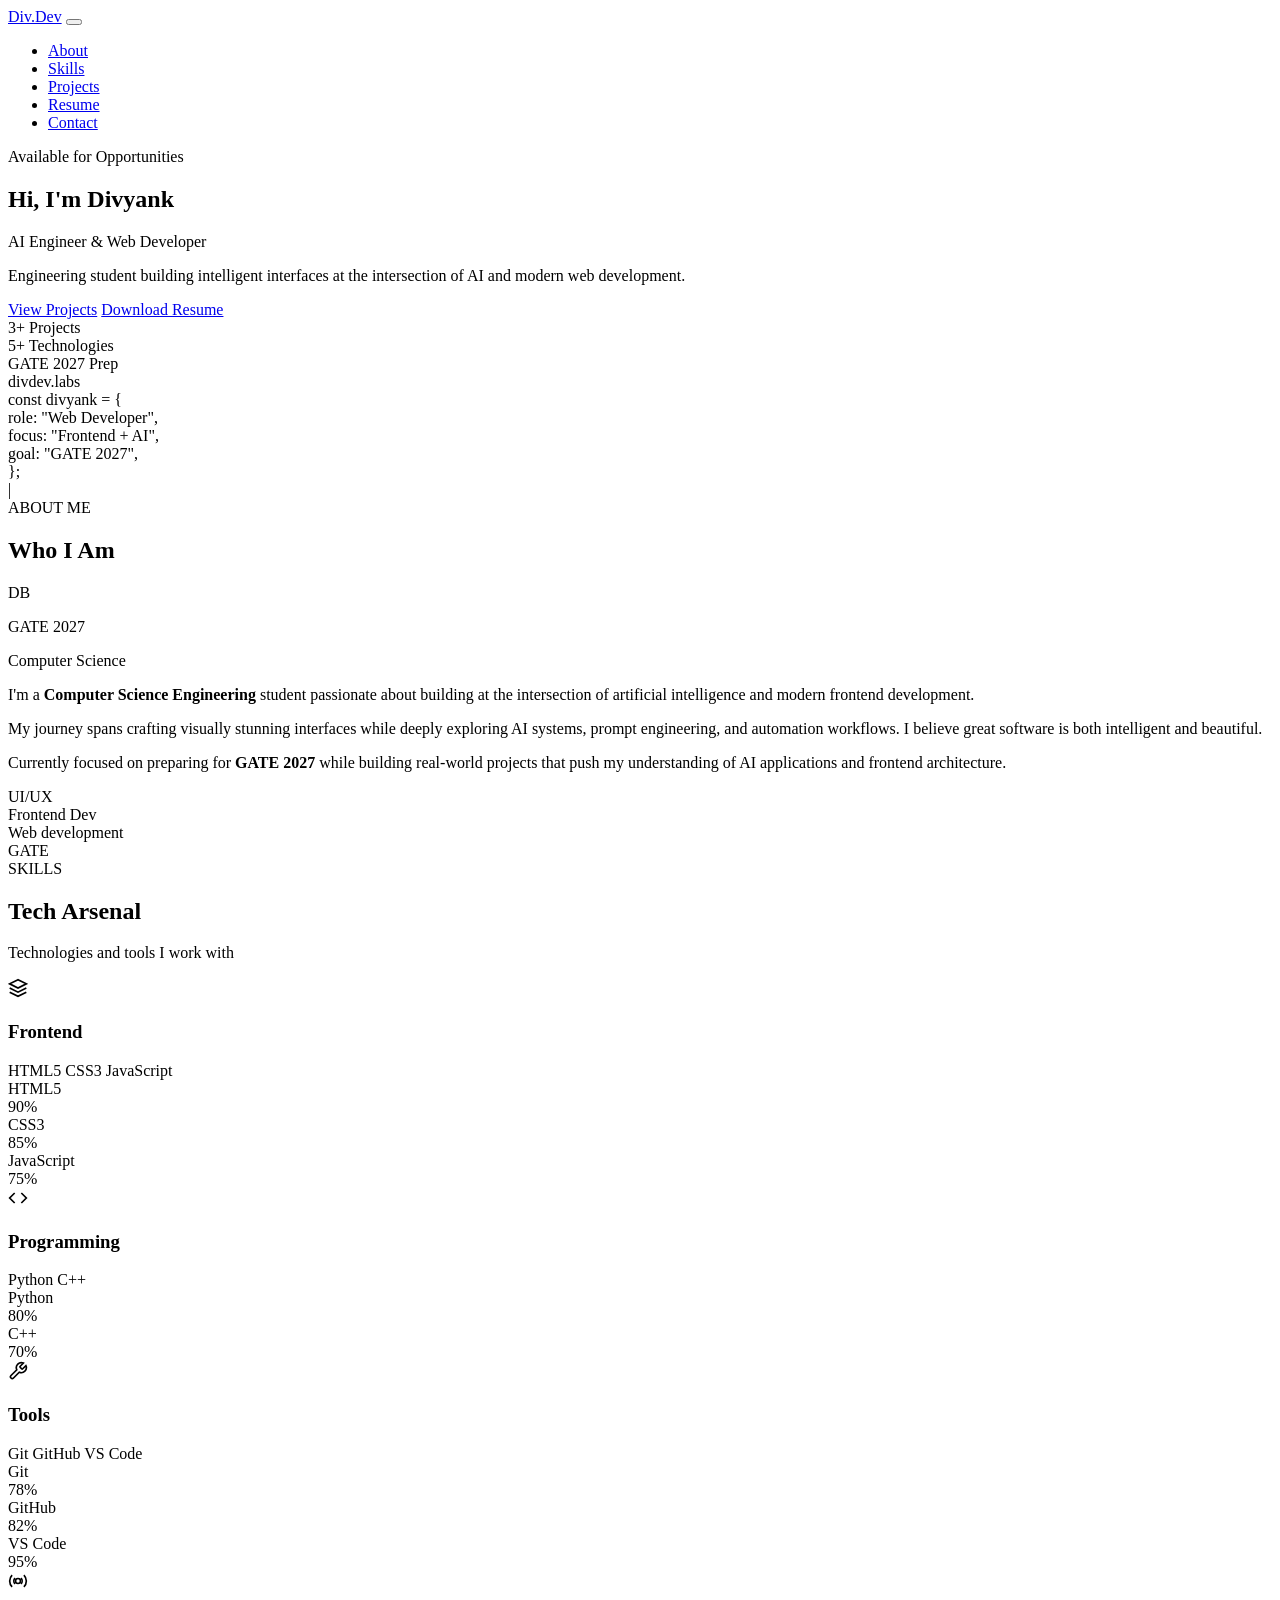
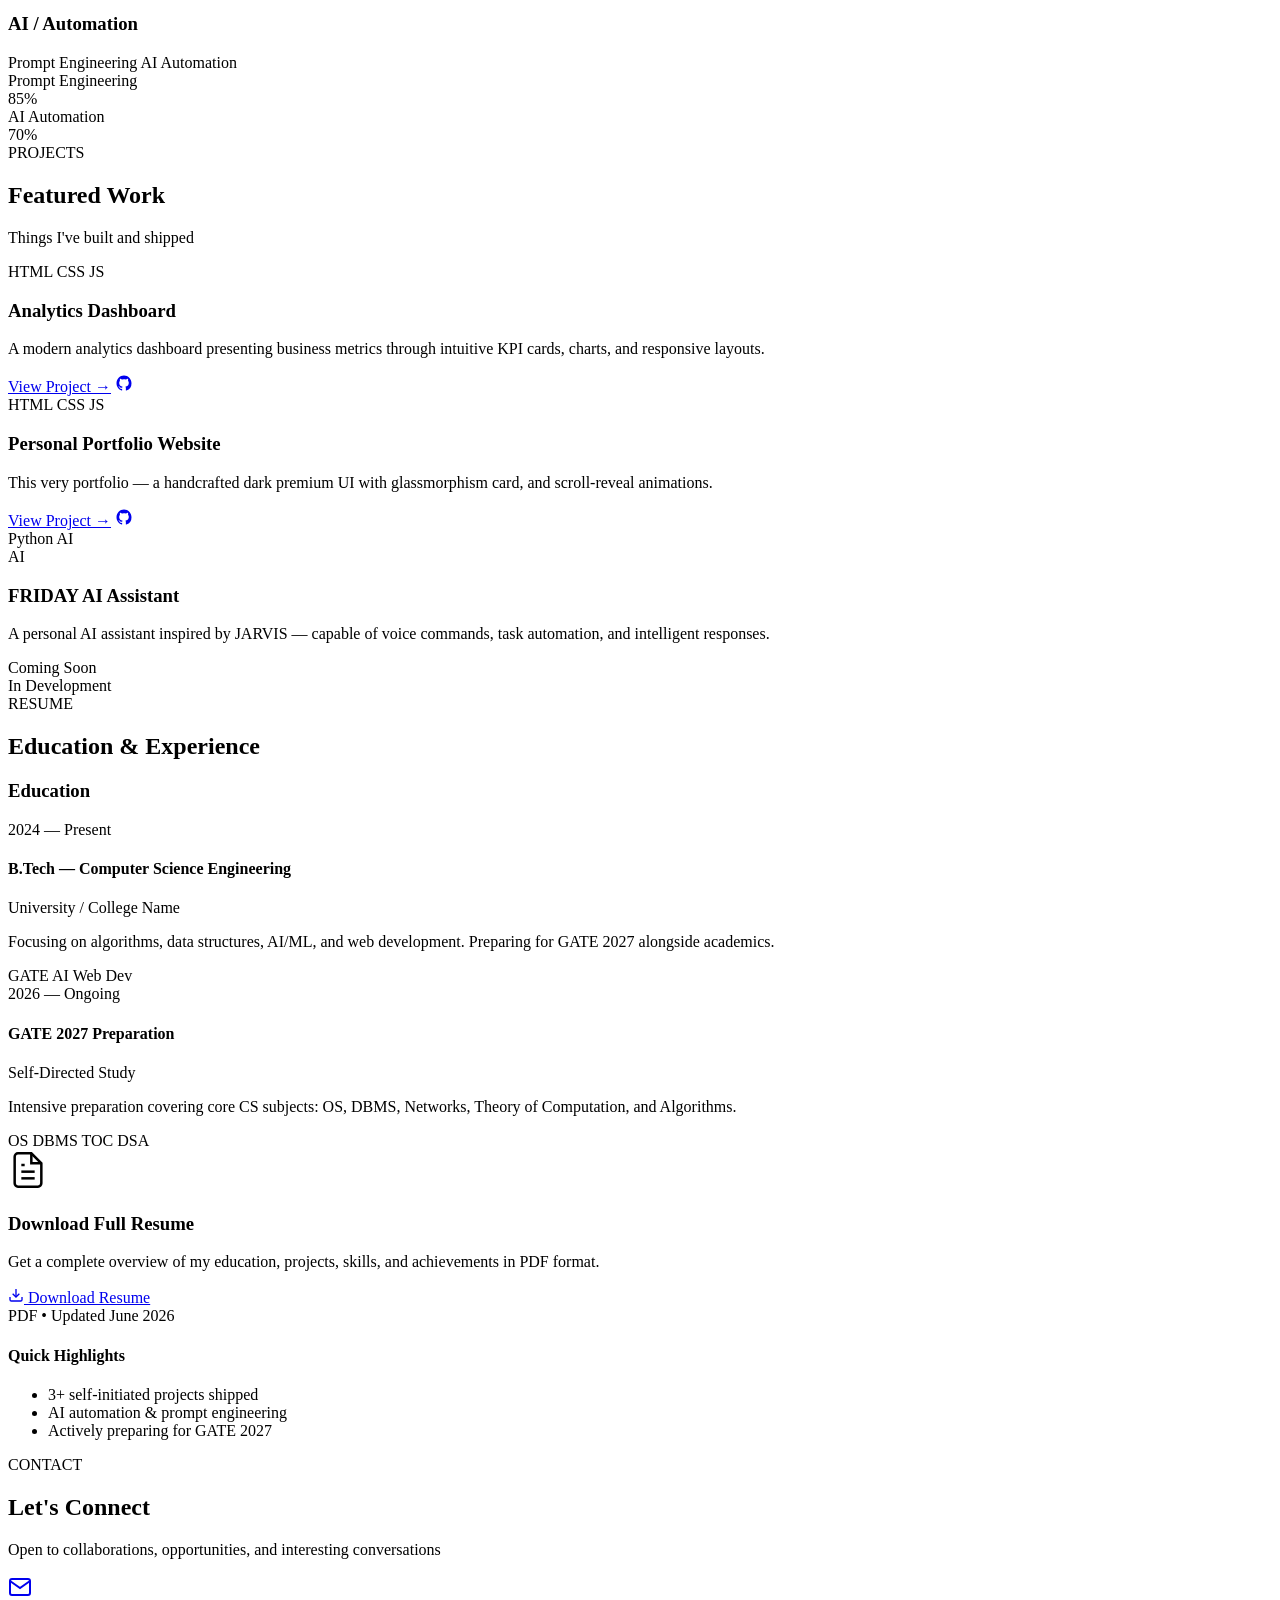
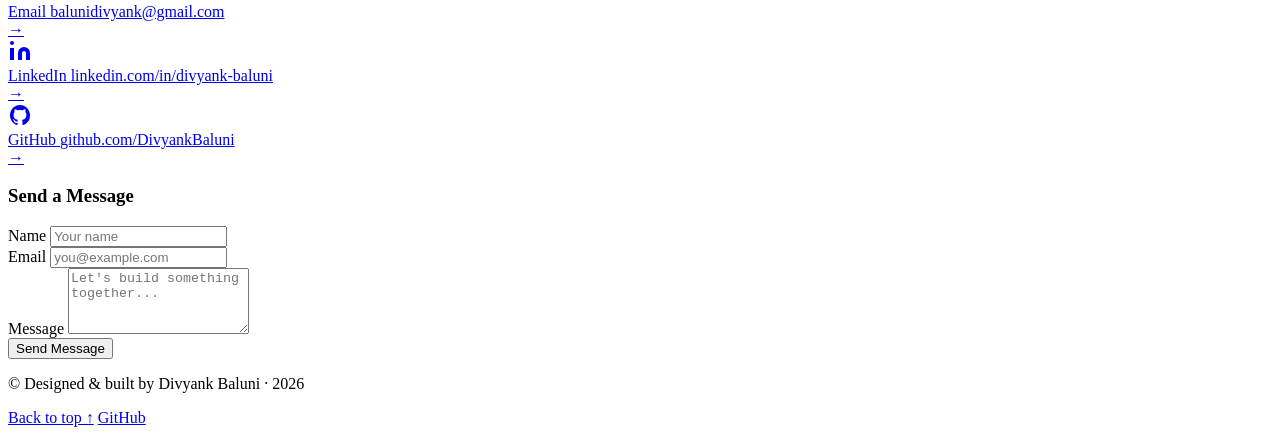
==== Portfolio/index.html @ 48a0d444 "Initial Portfolio" ====
<!doctype html>
<html lang="en">
  <head>
    <meta charset="UTF-8" />
    <meta name="viewport" content="width=device-width, initial-scale=1.0" />
    <title>Divyank — Web Developer</title>
    <link rel="stylesheet" href="style.css" />
    <link rel="preconnect" href="https://fonts.googleapis.com" />
    <link rel="preconnect" href="https://fonts.gstatic.com" crossorigin />
    <link
      href="https://fonts.googleapis.com/css2?family=Syne:wght@400;500;600;700;800&family=DM+Mono:ital,wght@0,300;0,400;0,500;1,300&family=Inter:wght@300;400;500&display=swap"
      rel="stylesheet"
    />
  </head>
  <body>
    <!-- NAV -->
    <nav class="nav" id="nav">
      <a href="#hero" class="nav-logo">Div<span class="dot">.Dev</span></a>
      <button class="nav-toggle" id="navToggle" aria-label="Toggle menu">
        <span></span><span></span><span></span>
      </button>
      <ul class="nav-links" id="navLinks">
        <li><a href="#about" class="nav-link">About</a></li>
        <li><a href="#skills" class="nav-link">Skills</a></li>
        <li><a href="#projects" class="nav-link">Projects</a></li>
        <li><a href="#resume" class="nav-link">Resume</a></li>
        <li><a href="#contact" class="nav-link">Contact</a></li>
      </ul>
    </nav>

    <!-- ═══════════ HERO ═══════════ -->
    <section class="hero" id="hero">
      <div class="hero-bg-grid"></div>
      <div class="hero-orb hero-orb--1"></div>
      <div class="hero-orb hero-orb--2"></div>
      <div class="hero-orb hero-orb--3"></div>

      <div class="hero-content reveal">
        <span class="hero-tag">
          <span class="tag-dot"></span>
          Available for Opportunities
        </span>

        <h1 class="hero-heading">
          Hi, I'm <span class="gradient-text">Divyank</span>
        </h1>
        <p class="hero-sub">
          AI Engineer <span class="amp">&amp;</span> Web Developer
        </p>
        <p class="hero-desc">
          Engineering student building intelligent interfaces at the
          intersection of AI and modern web development.
        </p>

        <div class="hero-actions">
          <a href="#projects" class="btn btn--primary">View Projects</a>
          <a href="assets/Resume.pdf" class="btn btn--ghost">Download Resume</a>
        </div>

        <div class="hero-stats">
          <div class="stat">
            <span class="stat-num">3+</span>
            <span class="stat-label">Projects</span>
          </div>
          <div class="stat-divider"></div>
          <div class="stat">
            <span class="stat-num">5+</span>
            <span class="stat-label">Technologies</span>
          </div>
          <div class="stat-divider"></div>
          <div class="stat">
            <span class="stat-num">GATE</span>
            <span class="stat-label">2027 Prep</span>
          </div>
        </div>
      </div>

      <div class="hero-visual reveal">
        <div class="hero-card">
          <div class="card-header">
            <div class="card-dots">
              <span class="cd cd--red"></span>
              <span class="cd cd--yellow"></span>
              <span class="cd cd--green"></span>
            </div>
            <span class="card-title">divdev.labs</span>
          </div>
          <div class="card-body">
            <div class="code-line">
              <span class="kw">const</span> <span class="va">divyank</span> = {
            </div>
            <div class="code-line indent">
              <span class="ky">role</span>:
              <span class="st">"Web Developer"</span>,
            </div>
            <div class="code-line indent">
              <span class="ky">focus</span>:
              <span class="st">"Frontend + AI"</span>,
            </div>
            <div class="code-line indent">
              <span class="ky">goal</span>: <span class="st">"GATE 2027"</span>,
            </div>
            <div class="code-line">};</div>
            <div class="code-line blink-line">
              <span class="cursor">|</span>
            </div>
          </div>
          <div class="card-glow"></div>
        </div>
      </div>
    </section>

    <!-- ═══════════ ABOUT ═══════════ -->
    <section class="section about" id="about">
      <div class="section-bg-alt"></div>
      <div class="container">
        <div class="section-label reveal">
          <span class="label-line"></span>
          <span>ABOUT ME</span>
          <span class="label-line-reverse"></span>
        </div>
        <h2 class="section-title reveal">Who I Am</h2>

        <div class="about-grid">
          <div class="about-image-col reveal">
            <div class="about-avatar-wrap">
              <div class="avatar-ring"></div>
              <div class="avatar-inner">
                <div class="avatar-initials">DB</div>
              </div>
              <div class="avatar-glow"></div>
            </div>
            <div class="about-badge">
              <span
                class="chip-icon"
                style="background: rgb(255, 124, 1)"
              ></span>
              <div>
                <p class="badge-title">GATE 2027</p>
                <p class="badge-sub">Computer Science</p>
              </div>
            </div>
          </div>

          <div class="about-text-col reveal">
            <p class="about-intro">
              I'm a <strong>Computer Science Engineering</strong> student
              passionate about building at the intersection of artificial
              intelligence and modern frontend development.
            </p>
            <p class="about-body">
              My journey spans crafting visually stunning interfaces while
              deeply exploring AI systems, prompt engineering, and automation
              workflows. I believe great software is both intelligent and
              beautiful.
            </p>
            <p class="about-body">
              Currently focused on preparing for
              <strong>GATE 2027</strong> while building real-world projects that
              push my understanding of AI applications and frontend
              architecture.
            </p>

            <div class="about-interests">
              <div class="interest-chip">
                <span class="chip-icon" style="background: cyan"></span> UI/UX
              </div>
              <div class="interest-chip">
                <span class="chip-icon" style="background: #ff6fad"></span>
                Frontend Dev
              </div>
              <div class="interest-chip">
                <span class="chip-icon" style="background: #ffd16f"></span> Web
                development
              </div>
              <div class="interest-chip">
                <span class="chip-icon" style="background: violet"></span> GATE
              </div>
            </div>
          </div>
        </div>
      </div>
    </section>

    <!-- ═══════════ SKILLS ═══════════ -->
    <section class="section skills" id="skills">
      <div class="container">
        <div class="section-label reveal">
          <span class="label-line"></span>
          <span>SKILLS</span>
          <span class="label-line-reverse"></span>
        </div>
        <h2 class="section-title reveal">Tech Arsenal</h2>
        <p class="section-sub reveal">Technologies and tools I work with</p>

        <div class="skills-grid">
          <!-- Frontend -->
          <div class="skill-card glass reveal">
            <div class="skill-card-header">
              <div class="skill-icon-wrap sk--purple">
                <svg
                  width="20"
                  height="20"
                  fill="none"
                  stroke="currentColor"
                  stroke-width="2"
                  viewBox="0 0 24 24"
                >
                  <path
                    d="M12 2L2 7l10 5 10-5-10-5zM2 17l10 5 10-5M2 12l10 5 10-5"
                  />
                </svg>
              </div>
              <h3 class="skill-cat">Frontend</h3>
            </div>
            <div class="skill-pills">
              <span class="pill">HTML5</span>
              <span class="pill">CSS3</span>
              <span class="pill">JavaScript</span>
            </div>
            <div class="skill-bars">
              <div class="skill-bar-item">
                <span class="skill-name">HTML5</span>
                <div class="bar-track">
                  <div class="bar-fill" data-width="90"></div>
                </div>
                <span class="skill-pct">90%</span>
              </div>
              <div class="skill-bar-item">
                <span class="skill-name">CSS3</span>
                <div class="bar-track">
                  <div class="bar-fill" data-width="85"></div>
                </div>
                <span class="skill-pct">85%</span>
              </div>
              <div class="skill-bar-item">
                <span class="skill-name">JavaScript</span>
                <div class="bar-track">
                  <div class="bar-fill" data-width="75"></div>
                </div>
                <span class="skill-pct">75%</span>
              </div>
            </div>
          </div>

          <!-- Programming -->
          <div class="skill-card glass reveal">
            <div class="skill-card-header">
              <div class="skill-icon-wrap sk--pink">
                <svg
                  width="20"
                  height="20"
                  fill="none"
                  stroke="currentColor"
                  stroke-width="2"
                  viewBox="0 0 24 24"
                >
                  <polyline points="16 18 22 12 16 6" />
                  <polyline points="8 6 2 12 8 18" />
                </svg>
              </div>
              <h3 class="skill-cat">Programming</h3>
            </div>
            <div class="skill-pills">
              <span class="pill pill--pink">Python</span>
              <span class="pill pill--pink">C++</span>
            </div>
            <div class="skill-bars">
              <div class="skill-bar-item">
                <span class="skill-name">Python</span>
                <div class="bar-track">
                  <div class="bar-fill bar-fill--pink" data-width="80"></div>
                </div>
                <span class="skill-pct">80%</span>
              </div>
              <div class="skill-bar-item">
                <span class="skill-name">C++</span>
                <div class="bar-track">
                  <div class="bar-fill bar-fill--pink" data-width="70"></div>
                </div>
                <span class="skill-pct">70%</span>
              </div>
            </div>
          </div>

          <!-- Tools -->
          <div class="skill-card glass reveal">
            <div class="skill-card-header">
              <div class="skill-icon-wrap sk--purple">
                <svg
                  width="20"
                  height="20"
                  fill="none"
                  stroke="currentColor"
                  stroke-width="2"
                  viewBox="0 0 24 24"
                >
                  <path
                    d="M14.7 6.3a1 1 0 0 0 0 1.4l1.6 1.6a1 1 0 0 0 1.4 0l3.77-3.77a6 6 0 0 1-7.94 7.94l-6.91 6.91a2.12 2.12 0 0 1-3-3l6.91-6.91a6 6 0 0 1 7.94-7.94l-3.76 3.76z"
                  />
                </svg>
              </div>
              <h3 class="skill-cat">Tools</h3>
            </div>
            <div class="skill-pills">
              <span class="pill">Git</span>
              <span class="pill">GitHub</span>
              <span class="pill">VS Code</span>
            </div>
            <div class="skill-bars">
              <div class="skill-bar-item">
                <span class="skill-name">Git</span>
                <div class="bar-track">
                  <div class="bar-fill" data-width="78"></div>
                </div>
                <span class="skill-pct">78%</span>
              </div>
              <div class="skill-bar-item">
                <span class="skill-name">GitHub</span>
                <div class="bar-track">
                  <div class="bar-fill" data-width="82"></div>
                </div>
                <span class="skill-pct">82%</span>
              </div>
              <div class="skill-bar-item">
                <span class="skill-name">VS Code</span>
                <div class="bar-track">
                  <div class="bar-fill" data-width="95"></div>
                </div>
                <span class="skill-pct">95%</span>
              </div>
            </div>
          </div>

          <!-- AI -->
          <div class="skill-card glass reveal">
            <div class="skill-card-header">
              <div class="skill-icon-wrap sk--pink">
                <svg
                  width="20"
                  height="20"
                  fill="none"
                  stroke="currentColor"
                  stroke-width="2"
                  viewBox="0 0 24 24"
                >
                  <circle cx="12" cy="12" r="3" />
                  <path
                    d="M19.07 4.93a10 10 0 0 1 0 14.14M4.93 4.93a10 10 0 0 0 0 14.14"
                  />
                  <path
                    d="M15.54 8.46a5 5 0 0 1 0 7.07M8.46 8.46a5 5 0 0 0 0 7.07"
                  />
                </svg>
              </div>
              <h3 class="skill-cat">AI / Automation</h3>
            </div>
            <div class="skill-pills">
              <span class="pill pill--pink">Prompt Engineering</span>
              <span class="pill pill--pink">AI Automation</span>
            </div>
            <div class="skill-bars">
              <div class="skill-bar-item">
                <span class="skill-name">Prompt Engineering</span>
                <div class="bar-track">
                  <div class="bar-fill bar-fill--pink" data-width="85"></div>
                </div>
                <span class="skill-pct">85%</span>
              </div>
              <div class="skill-bar-item">
                <span class="skill-name">AI Automation</span>
                <div class="bar-track">
                  <div class="bar-fill bar-fill--pink" data-width="70"></div>
                </div>
                <span class="skill-pct">70%</span>
              </div>
            </div>
          </div>
        </div>
      </div>
    </section>

    <!-- ═══════════ PROJECTS ═══════════ -->
    <section class="section projects" id="projects">
      <div class="container">
        <div class="section-label reveal">
          <span class="label-line"></span>
          <span>PROJECTS</span>
          <span class="label-line-reverse"></span>
        </div>
        <h2 class="section-title reveal">Featured Work</h2>
        <p class="section-sub reveal">Things I've built and shipped</p>

        <div class="projects-grid">
          <!-- Project 1 -->
          <article class="project-card glass reveal">
            <div class="project-header">
              <div class="project-tags">
                <span class="tag">HTML</span>
                <span class="tag">CSS</span>
                <span class="tag">JS</span>
              </div>
            </div>
            <div class="project-visual pv--space">
              <div class="pv-stars"></div>
              <div class="pv-planet"></div>
              <div class="pv-orbit"></div>
            </div>
            <div class="project-body">
              <h3 class="project-title">Analytics Dashboard</h3>
              <p class="project-desc">
                A modern analytics dashboard presenting business metrics through
                intuitive KPI cards, charts, and responsive layouts.
              </p>
              <div class="project-footer">
                <a
                  href="https://dashboardanalystics.netlify.app/"
                  class="project-link"
                  aria-label="View Analytics Dashboard"
                  >View Project →</a
                >
                <a
                  href="https://github.com/DivyankBaluni/Analystics_Dashboard"
                  class="project-link-gh"
                  aria-label="GitHub for Analytics Dashboard"
                >
                  <svg
                    width="18"
                    height="18"
                    fill="currentColor"
                    viewBox="0 0 24 24"
                  >
                    <path
                      d="M12 2C6.48 2 2 6.58 2 12.26c0 4.54 2.87 8.39 6.84 9.75.5.09.68-.22.68-.49 0-.24-.01-.87-.01-1.71-2.78.62-3.37-1.37-3.37-1.37-.45-1.18-1.1-1.5-1.1-1.5-.9-.63.07-.62.07-.62 1 .07 1.52 1.05 1.52 1.05.89 1.56 2.33 1.11 2.9.85.09-.66.35-1.11.63-1.37-2.22-.26-4.56-1.14-4.56-5.07 0-1.12.39-2.03 1.03-2.75-.1-.26-.45-1.3.1-2.71 0 0 .84-.27 2.75 1.05A9.38 9.38 0 0 1 12 7.07c.85 0 1.7.12 2.5.34 1.91-1.32 2.75-1.05 2.75-1.05.55 1.41.2 2.45.1 2.71.64.72 1.03 1.63 1.03 2.75 0 3.94-2.34 4.81-4.57 5.06.36.32.68.94.68 1.9 0 1.37-.01 2.47-.01 2.81 0 .27.18.59.69.49A10.27 10.27 0 0 0 22 12.26C22 6.58 17.52 2 12 2z"
                    />
                  </svg>
                </a>
              </div>
            </div>
            <div class="project-glow"></div>
          </article>

          <!-- Project 2 -->
          <article class="project-card glass reveal">
            <div class="project-header">
              <div class="project-tags">
                <span class="tag tag--pink">HTML</span>
                <span class="tag tag--pink">CSS</span>
                <span class="tag tag--pink">JS</span>
              </div>
            </div>
            <div class="project-visual pv--portfolio">
              <div class="pv-browser">
                <div class="pv-browser-bar">
                  <span></span><span></span><span></span>
                </div>
                <div class="pv-browser-body">
                  <div class="pv-line pv-line--short"></div>
                  <div class="pv-line"></div>
                  <div class="pv-line pv-line--medium"></div>
                  <div class="pv-line pv-line--short"></div>
                </div>
              </div>
            </div>
            <div class="project-body">
              <h3 class="project-title">Personal Portfolio Website</h3>
              <p class="project-desc">
                This very portfolio — a handcrafted dark premium UI with
                glassmorphism card, and scroll-reveal animations.
              </p>
              <div class="project-footer">
                <a
                  href="#"
                  class="project-link project-link--pink"
                  aria-label="View Portfolio project"
                  >View Project →</a
                >
                <a
                  href="htttps://github.com/DivyankBaluni/ShadowFox/Portfolio"
                  class="project-link-gh"
                  aria-label="GitHub for Portfolio"
                >
                  <svg
                    width="18"
                    height="18"
                    fill="currentColor"
                    viewBox="0 0 24 24"
                  >
                    <path
                      d="M12 2C6.48 2 2 6.58 2 12.26c0 4.54 2.87 8.39 6.84 9.75.5.09.68-.22.68-.49 0-.24-.01-.87-.01-1.71-2.78.62-3.37-1.37-3.37-1.37-.45-1.18-1.1-1.5-1.1-1.5-.9-.63.07-.62.07-.62 1 .07 1.52 1.05 1.52 1.05.89 1.56 2.33 1.11 2.9.85.09-.66.35-1.11.63-1.37-2.22-.26-4.56-1.14-4.56-5.07 0-1.12.39-2.03 1.03-2.75-.1-.26-.45-1.3.1-2.71 0 0 .84-.27 2.75 1.05A9.38 9.38 0 0 1 12 7.07c.85 0 1.7.12 2.5.34 1.91-1.32 2.75-1.05 2.75-1.05.55 1.41.2 2.45.1 2.71.64.72 1.03 1.63 1.03 2.75 0 3.94-2.34 4.81-4.57 5.06.36.32.68.94.68 1.9 0 1.37-.01 2.47-.01 2.81 0 .27.18.59.69.49A10.27 10.27 0 0 0 22 12.26C22 6.58 17.52 2 12 2z"
                    />
                  </svg>
                </a>
              </div>
            </div>
            <div class="project-glow project-glow--pink"></div>
          </article>

          <!-- Project 3 — Coming Soon -->
          <article class="project-card glass project-card--coming reveal">
            <div class="project-header">
              <div class="project-tags">
                <span class="tag tag--purple">Python</span>
                <span class="tag tag--purple">AI</span>
              </div>
            </div>
            <div class="project-visual pv--ai">
              <div class="ai-rings">
                <div class="ai-ring ar--1"></div>
                <div class="ai-ring ar--2"></div>
                <div class="ai-ring ar--3"></div>
              </div>
              <div class="ai-core">AI</div>
            </div>
            <div class="project-body">
              <h3 class="project-title">FRIDAY AI Assistant</h3>
              <p class="project-desc">
                A personal AI assistant inspired by JARVIS — capable of voice
                commands, task automation, and intelligent responses.
              </p>
              <div class="project-footer">
                <span class="coming-badge">
                  <span class="pulse-dot"></span>
                  Coming Soon
                </span>
              </div>
            </div>
            <div class="coming-overlay">
              <span>In Development</span>
            </div>
          </article>
        </div>
      </div>
    </section>

    <!-- ═══════════ RESUME ═══════════ -->
    <section class="section resume" id="resume">
      <div class="container">
        <div class="section-label reveal">
          <span class="label-line"></span>
          <span>RESUME</span>
          <span class="label-line-reverse"></span>
        </div>
        <h2 class="section-title reveal">Education & Experience</h2>

        <div class="resume-grid">
          <div class="timeline reveal">
            <h3 class="timeline-title">Education</h3>
            <div class="timeline-item">
              <div class="tl-dot"></div>
              <div class="tl-content glass">
                <span class="tl-period">2024 — Present</span>
                <h4 class="tl-role">B.Tech — Computer Science Engineering</h4>
                <p class="tl-place">University / College Name</p>
                <p class="tl-desc">
                  Focusing on algorithms, data structures, AI/ML, and web
                  development. Preparing for GATE 2027 alongside academics.
                </p>
                <div class="tl-tags">
                  <span class="tl-tag">GATE</span>
                  <span class="tl-tag">AI</span>
                  <span class="tl-tag">Web Dev</span>
                </div>
              </div>
            </div>
            <div class="timeline-item">
              <div class="tl-dot tl-dot--pink"></div>
              <div class="tl-content glass">
                <span class="tl-period">2026 — Ongoing</span>
                <h4 class="tl-role">GATE 2027 Preparation</h4>
                <p class="tl-place">Self-Directed Study</p>
                <p class="tl-desc">
                  Intensive preparation covering core CS subjects: OS, DBMS,
                  Networks, Theory of Computation, and Algorithms.
                </p>
                <div class="tl-tags">
                  <span class="tl-tag tl-tag--pink">OS</span>
                  <span class="tl-tag tl-tag--pink">DBMS</span>
                  <span class="tl-tag tl-tag--pink">TOC</span>
                  <span class="tl-tag tl-tag--pink">DSA</span>
                </div>
              </div>
            </div>
          </div>

          <div class="resume-cta reveal">
            <div class="resume-card glass">
              <div class="rc-glow"></div>
              <div class="rc-icon">
                <svg
                  width="40"
                  height="40"
                  fill="none"
                  stroke="currentColor"
                  stroke-width="1.5"
                  viewBox="0 0 24 24"
                >
                  <path
                    d="M14 2H6a2 2 0 0 0-2 2v16a2 2 0 0 0 2 2h12a2 2 0 0 0 2-2V8z"
                  />
                  <polyline points="14 2 14 8 20 8" />
                  <line x1="16" y1="13" x2="8" y2="13" />
                  <line x1="16" y1="17" x2="8" y2="17" />
                  <polyline points="10 9 9 9 8 9" />
                </svg>
              </div>
              <h3 class="rc-title">Download Full Resume</h3>
              <p class="rc-desc">
                Get a complete overview of my education, projects, skills, and
                achievements in PDF format.
              </p>
              <a
                href="assets/Resume.pdf"
                class="btn btn--primary rc-btn"
                download
              >
                <svg
                  width="16"
                  height="16"
                  fill="none"
                  stroke="currentColor"
                  stroke-width="2"
                  viewBox="0 0 24 24"
                >
                  <path d="M21 15v4a2 2 0 0 1-2 2H5a2 2 0 0 1-2-2v-4" />
                  <polyline points="7 10 12 15 17 10" />
                  <line x1="12" y1="15" x2="12" y2="3" />
                </svg>
                Download Resume
              </a>
              <div class="rc-meta">
                <span>PDF • Updated June 2026</span>
              </div>
            </div>

            <div class="resume-achievements glass">
              <h4 class="ra-title">Quick Highlights</h4>
              <ul class="ra-list">
                <li class="ra-item">
                  <span class="ra-dot"></span>
                  3+ self-initiated projects shipped
                </li>
                <li class="ra-item">
                  <span class="ra-dot ra-dot--pink"></span>
                  AI automation & prompt engineering
                </li>
                <li class="ra-item">
                  <span class="ra-dot ra-dot"></span>
                  Actively preparing for GATE 2027
                </li>
              </ul>
            </div>
          </div>
        </div>
      </div>
    </section>

    <!-- ═══════════ CONTACT ═══════════ -->
    <section class="section contact" id="contact">
      <div class="section-bg-alt"></div>
      <div class="container">
        <div class="section-label reveal">
          <span class="label-line"></span>
          <span>CONTACT</span>
          <span class="label-line-reverse"></span>
        </div>
        <h2 class="section-title reveal">Let's Connect</h2>
        <p class="section-sub reveal">
          Open to collaborations, opportunities, and interesting conversations
        </p>

        <div class="contact-grid">
          <div class="contact-links reveal">
            <a href="mailto:balunidivyank@gmail.com" class="contact-card glass">
              <div class="cc-icon cc-icon--purple">
                <svg
                  width="24"
                  height="24"
                  fill="none"
                  stroke="currentColor"
                  stroke-width="2"
                  viewBox="0 0 24 24"
                >
                  <path
                    d="M4 4h16c1.1 0 2 .9 2 2v12c0 1.1-.9 2-2 2H4c-1.1 0-2-.9-2-2V6c0-1.1.9-2 2-2z"
                  />
                  <polyline points="22,6 12,13 2,6" />
                </svg>
              </div>
              <div class="cc-body">
                <span class="cc-label">Email</span>
                <span class="cc-value">balunidivyank@gmail.com</span>
              </div>
              <span class="cc-arrow">→</span>
            </a>

            <a
              href="https://www.linkedin.com/in/divyank-baluni-7150a2326/"
              target="_blank"
              rel="noopener"
              class="contact-card glass"
            >
              <div class="cc-icon cc-icon--pink">
                <svg
                  width="24"
                  height="24"
                  fill="currentColor"
                  viewBox="0 0 24 24"
                >
                  <path
                    d="M16 8a6 6 0 0 1 6 6v7h-4v-7a2 2 0 0 0-2-2 2 2 0 0 0-2 2v7h-4v-7a6 6 0 0 1 6-6zM2 9h4v12H2z"
                  />
                  <circle cx="4" cy="4" r="2" />
                </svg>
              </div>
              <div class="cc-body">
                <span class="cc-label">LinkedIn</span>
                <span class="cc-value">linkedin.com/in/divyank-baluni</span>
              </div>
              <span class="cc-arrow">→</span>
            </a>

            <a
              href="https://github.com/DivyankBaluni"
              target="_blank"
              rel="noopener"
              class="contact-card glass"
            >
              <div class="cc-icon cc-icon--purple">
                <svg
                  width="24"
                  height="24"
                  fill="currentColor"
                  viewBox="0 0 24 24"
                >
                  <path
                    d="M12 2C6.48 2 2 6.58 2 12.26c0 4.54 2.87 8.39 6.84 9.75.5.09.68-.22.68-.49 0-.24-.01-.87-.01-1.71-2.78.62-3.37-1.37-3.37-1.37-.45-1.18-1.1-1.5-1.1-1.5-.9-.63.07-.62.07-.62 1 .07 1.52 1.05 1.52 1.05.89 1.56 2.33 1.11 2.9.85.09-.66.35-1.11.63-1.37-2.22-.26-4.56-1.14-4.56-5.07 0-1.12.39-2.03 1.03-2.75-.1-.26-.45-1.3.1-2.71 0 0 .84-.27 2.75 1.05A9.38 9.38 0 0 1 12 7.07c.85 0 1.7.12 2.5.34 1.91-1.32 2.75-1.05 2.75-1.05.55 1.41.2 2.45.1 2.71.64.72 1.03 1.63 1.03 2.75 0 3.94-2.34 4.81-4.57 5.06.36.32.68.94.68 1.9 0 1.37-.01 2.47-.01 2.81 0 .27.18.59.69.49A10.27 10.27 0 0 0 22 12.26C22 6.58 17.52 2 12 2z"
                  />
                </svg>
              </div>
              <div class="cc-body">
                <span class="cc-label">GitHub</span>
                <span class="cc-value">github.com/DivyankBaluni</span>
              </div>
              <span class="cc-arrow">→</span>
            </a>
          </div>

          <div class="contact-form-wrap reveal">
            <form class="contact-form glass" id="contactForm" novalidate>
              <h3 class="cf-title">Send a Message</h3>
              <div class="form-group">
                <label for="name" class="form-label">Name</label>
                <input
                  type="text"
                  id="name"
                  name="name"
                  class="form-input"
                  placeholder="Your name"
                  required
                />
              </div>
              <div class="form-group">
                <label for="email" class="form-label">Email</label>
                <input
                  type="email"
                  id="email"
                  name="email"
                  class="form-input"
                  placeholder="you@example.com"
                  required
                />
              </div>
              <div class="form-group">
                <label for="message" class="form-label">Message</label>
                <textarea
                  id="message"
                  name="message"
                  class="form-input form-textarea"
                  placeholder="Let's build something together..."
                  rows="4"
                  required
                ></textarea>
              </div>
              <button
                type="submit"
                class="btn btn--primary btn--full"
                id="submitBtn"
              >
                Send Message
              </button>
              <p class="form-note" id="formNote"></p>
            </form>
          </div>
        </div>
      </div>
    </section>

    <!-- FOOTER -->
    <footer class="footer">
      <div class="container footer-inner">
        <p>
          &copy Designed &amp; built by
          <span class="footer-logo dot">Divyank Baluni</span> · 2026
        </p>
        <nav class="footer-nav" aria-label="Footer navigation">
          <a href="#hero">Back to top ↑</a>
          <a href="https://github.com/DivyankBaluni" target="_blank">GitHub</a>
        </nav>
      </div>
    </footer>

    <script src="main.js"></script>
  </body>
</html>
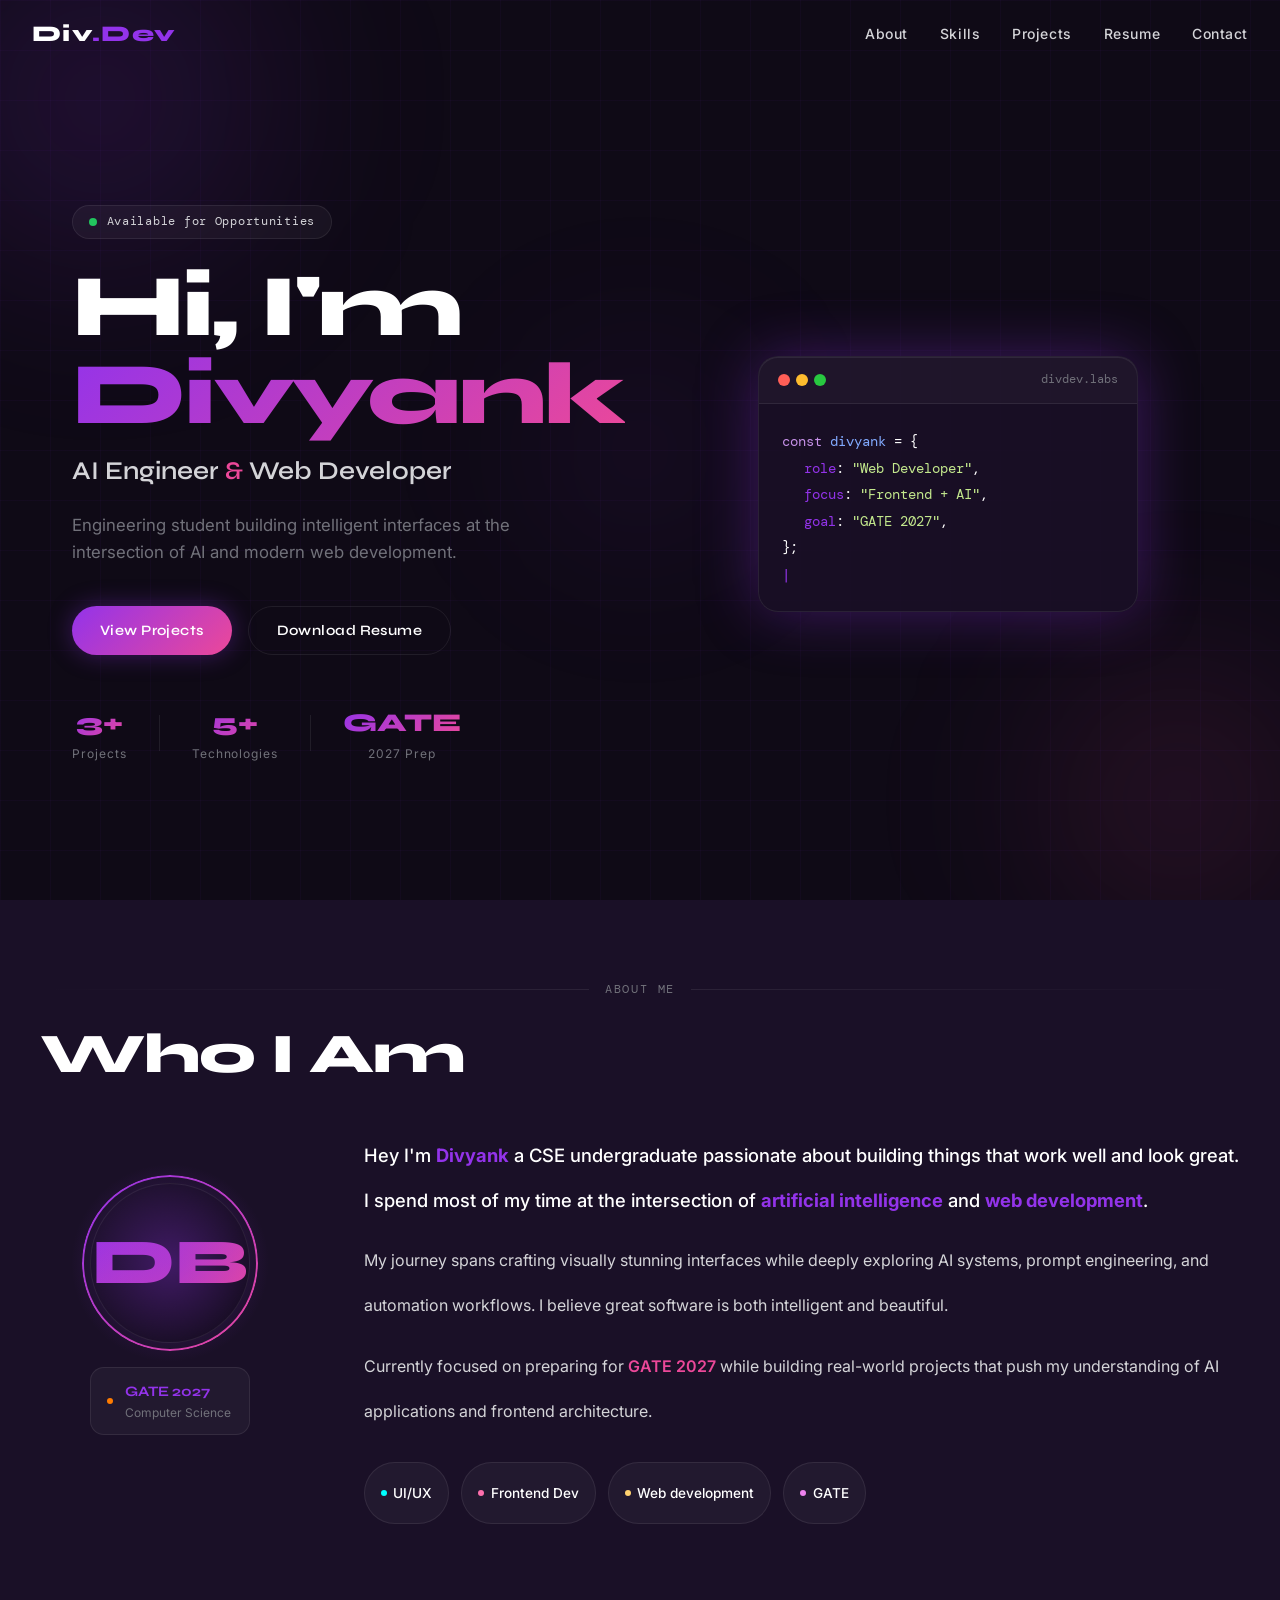
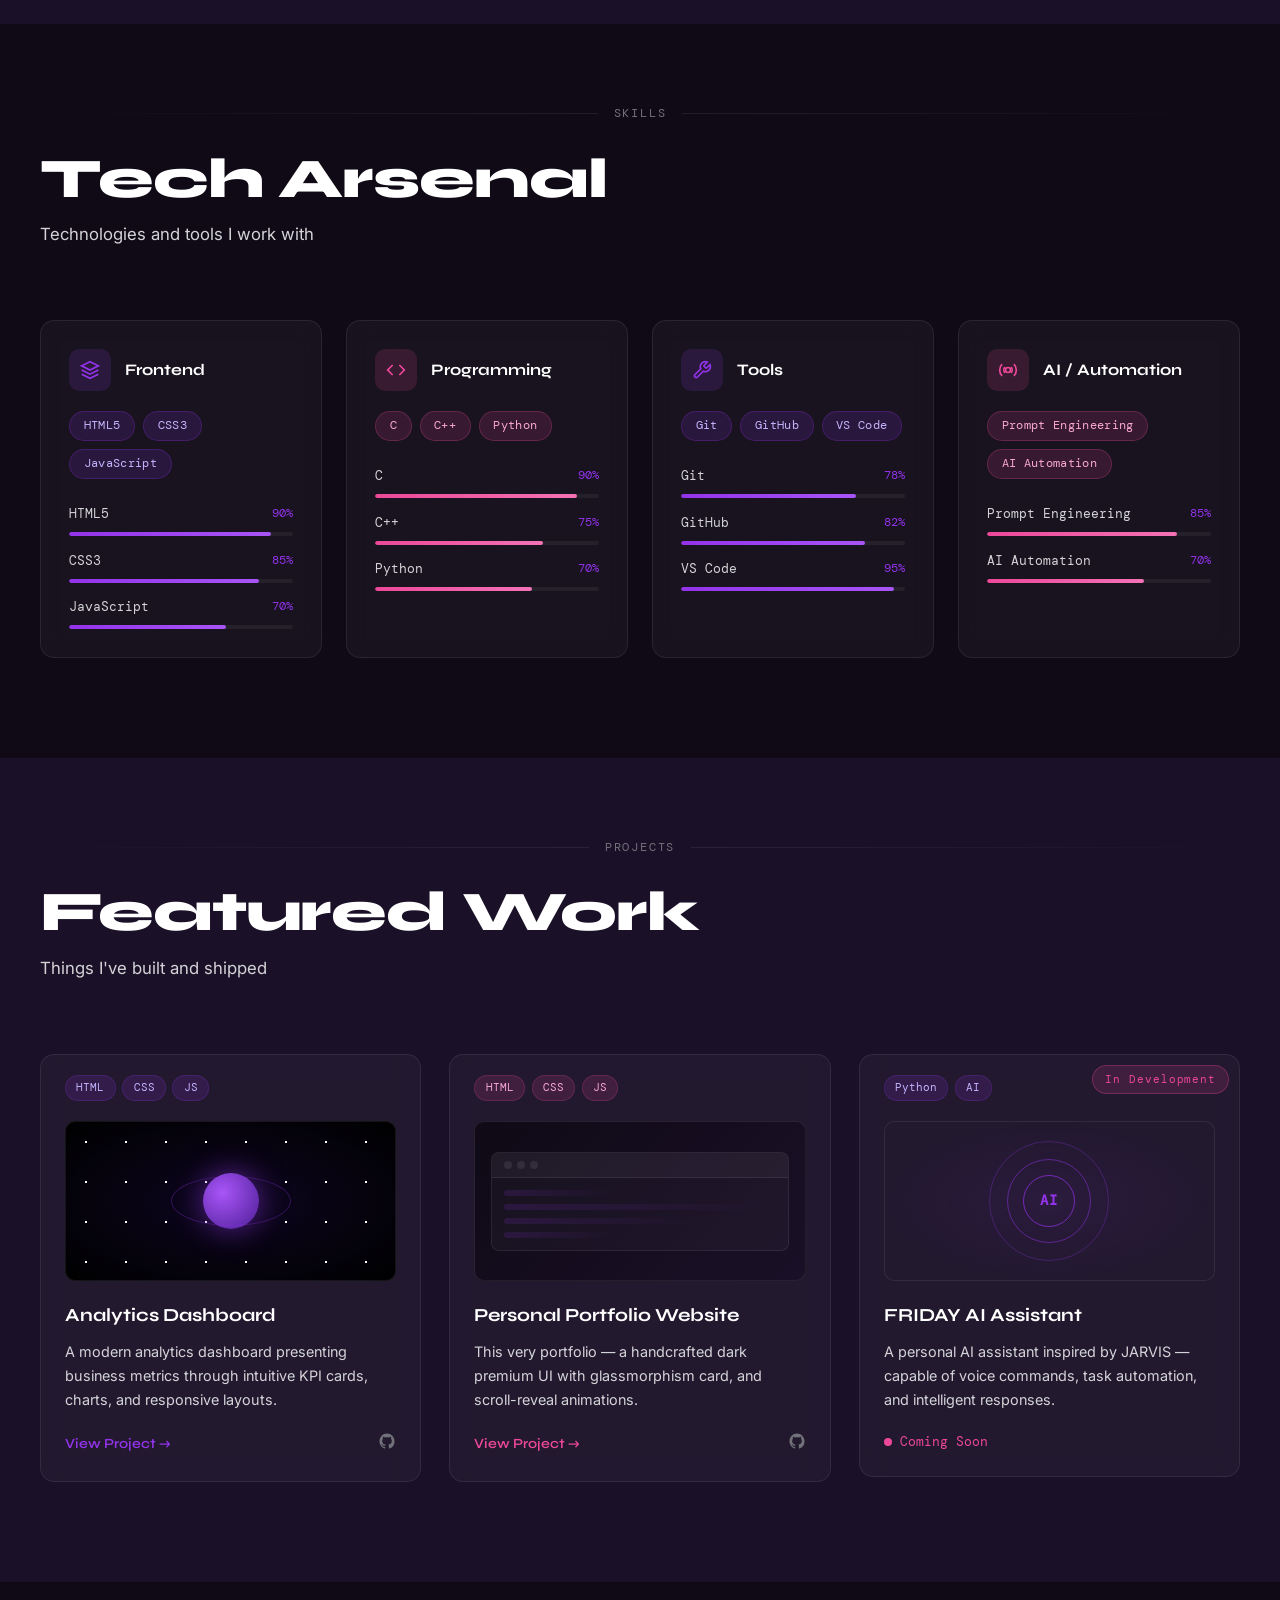
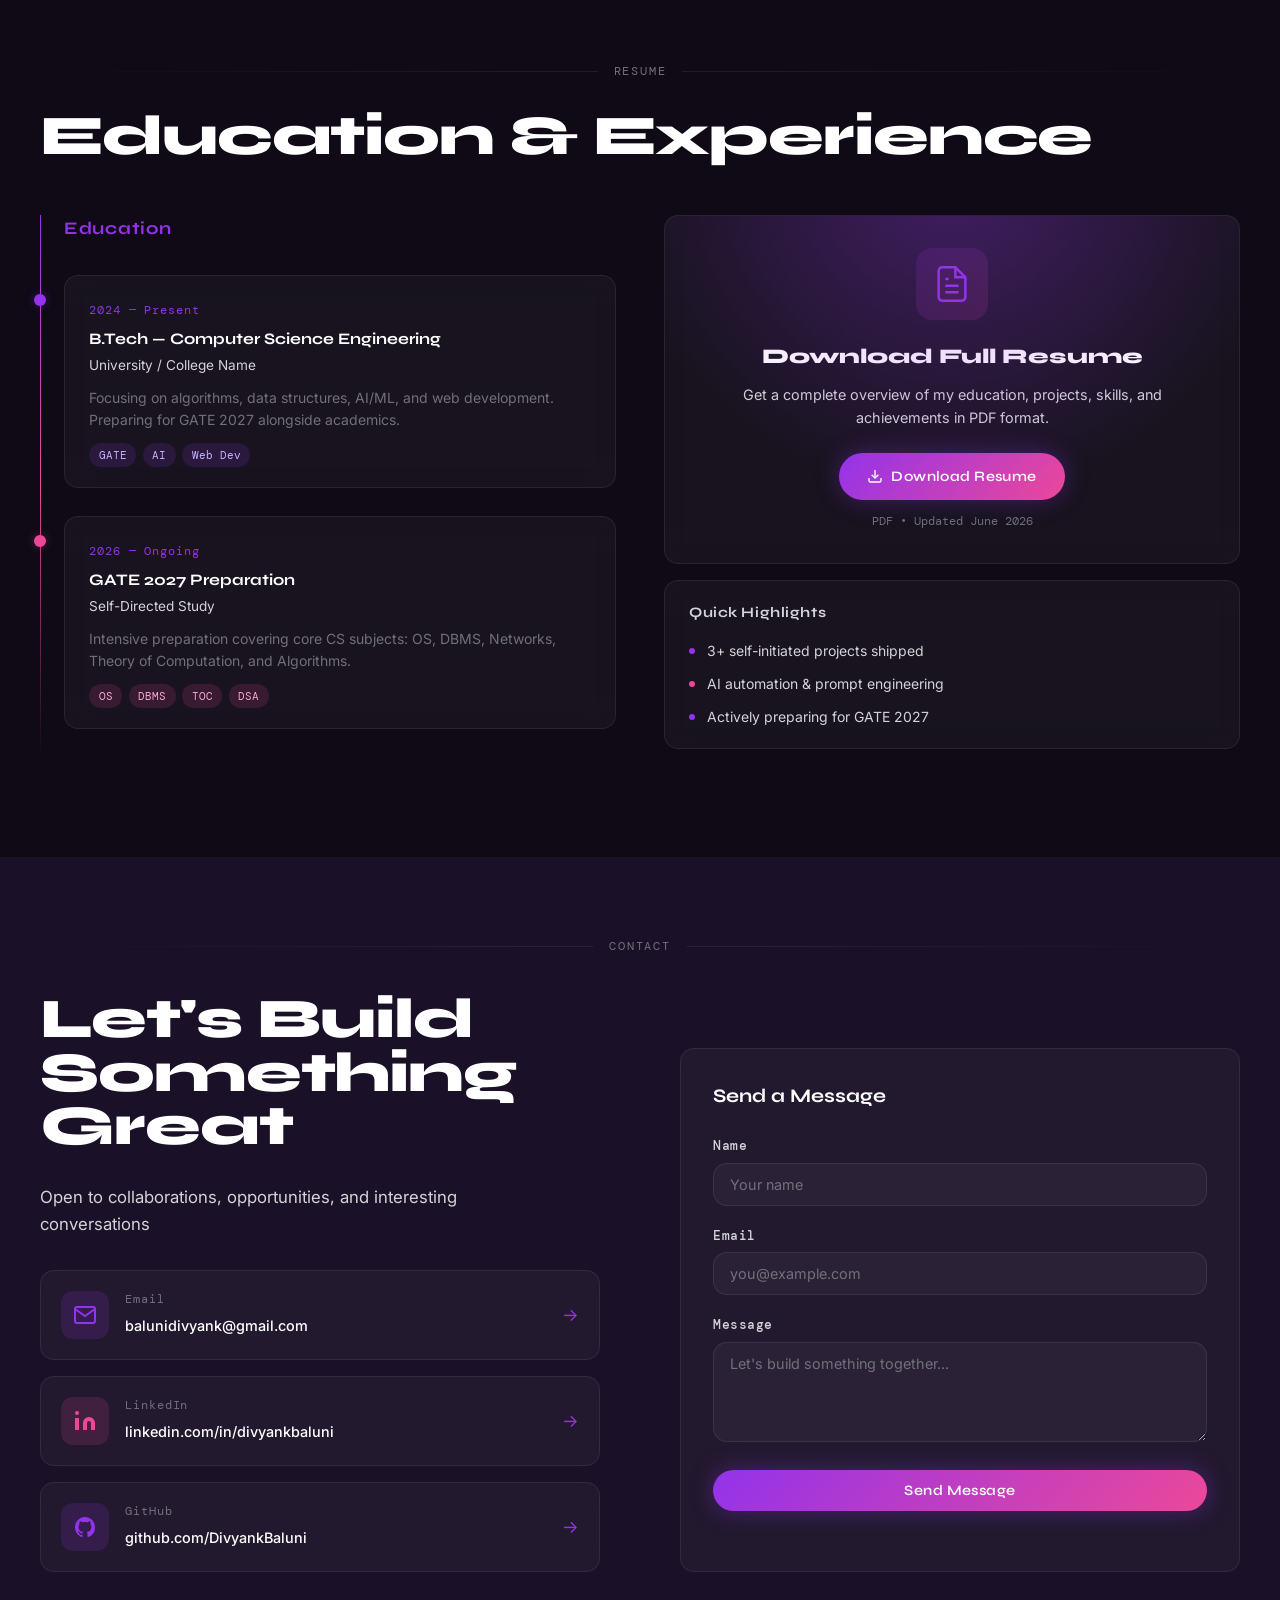
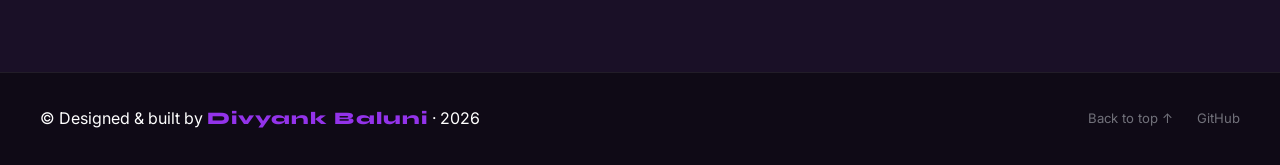
==== commit bcb8289f: "Updated Portfolio design" ====
--- a/Portfolio/index.html
+++ b/Portfolio/index.html
@@ -4,7 +4,7 @@
     <meta charset="UTF-8" />
     <meta name="viewport" content="width=device-width, initial-scale=1.0" />
     <title>Divyank — Web Developer</title>
-    <link rel="stylesheet" href="style.css" />
+    <link rel="stylesheet" href="css/style.css" />
     <link rel="preconnect" href="https://fonts.googleapis.com" />
     <link rel="preconnect" href="https://fonts.gstatic.com" crossorigin />
     <link
@@ -144,9 +144,11 @@
 
           <div class="about-text-col reveal">
             <p class="about-intro">
-              I'm a <strong>Computer Science Engineering</strong> student
-              passionate about building at the intersection of artificial
-              intelligence and modern frontend development.
+              Hey I'm <strong>Divyank</strong> a CSE undergraduate passionate
+              about building things that work well and look great. I spend most
+              of my time at the intersection of
+              <strong>artificial intelligence</strong> and
+              <strong> web development</strong>.
             </p>
             <p class="about-body">
               My journey spans crafting visually stunning interfaces while
@@ -236,9 +238,9 @@
               <div class="skill-bar-item">
                 <span class="skill-name">JavaScript</span>
                 <div class="bar-track">
-                  <div class="bar-fill" data-width="75"></div>
-                </div>
-                <span class="skill-pct">75%</span>
+                  <div class="bar-fill" data-width="70"></div>
+                </div>
+                <span class="skill-pct">70%</span>
               </div>
             </div>
           </div>
@@ -262,19 +264,27 @@
               <h3 class="skill-cat">Programming</h3>
             </div>
             <div class="skill-pills">
+              <span class="pill pill--pink">C</span>
+              <span class="pill pill--pink">C++</span>
               <span class="pill pill--pink">Python</span>
-              <span class="pill pill--pink">C++</span>
             </div>
             <div class="skill-bars">
               <div class="skill-bar-item">
+                <span class="skill-name">C</span>
+                <div class="bar-track">
+                  <div class="bar-fill bar-fill--pink" data-width="90"></div>
+                </div>
+                <span class="skill-pct">90%</span>
+              </div>
+              <div class="skill-bar-item">
+                <span class="skill-name">C++</span>
+                <div class="bar-track">
+                  <div class="bar-fill bar-fill--pink" data-width="75"></div>
+                </div>
+                <span class="skill-pct">75%</span>
+              </div>
+              <div class="skill-bar-item">
                 <span class="skill-name">Python</span>
-                <div class="bar-track">
-                  <div class="bar-fill bar-fill--pink" data-width="80"></div>
-                </div>
-                <span class="skill-pct">80%</span>
-              </div>
-              <div class="skill-bar-item">
-                <span class="skill-name">C++</span>
                 <div class="bar-track">
                   <div class="bar-fill bar-fill--pink" data-width="70"></div>
                 </div>
@@ -664,86 +674,92 @@
           <span>CONTACT</span>
           <span class="label-line-reverse"></span>
         </div>
-        <h2 class="section-title reveal">Let's Connect</h2>
-        <p class="section-sub reveal">
-          Open to collaborations, opportunities, and interesting conversations
-        </p>
 
         <div class="contact-grid">
-          <div class="contact-links reveal">
-            <a href="mailto:balunidivyank@gmail.com" class="contact-card glass">
-              <div class="cc-icon cc-icon--purple">
-                <svg
-                  width="24"
-                  height="24"
-                  fill="none"
-                  stroke="currentColor"
-                  stroke-width="2"
-                  viewBox="0 0 24 24"
-                >
-                  <path
-                    d="M4 4h16c1.1 0 2 .9 2 2v12c0 1.1-.9 2-2 2H4c-1.1 0-2-.9-2-2V6c0-1.1.9-2 2-2z"
-                  />
-                  <polyline points="22,6 12,13 2,6" />
-                </svg>
-              </div>
-              <div class="cc-body">
-                <span class="cc-label">Email</span>
-                <span class="cc-value">balunidivyank@gmail.com</span>
-              </div>
-              <span class="cc-arrow">→</span>
-            </a>
-
-            <a
-              href="https://www.linkedin.com/in/divyank-baluni-7150a2326/"
-              target="_blank"
-              rel="noopener"
-              class="contact-card glass"
-            >
-              <div class="cc-icon cc-icon--pink">
-                <svg
-                  width="24"
-                  height="24"
-                  fill="currentColor"
-                  viewBox="0 0 24 24"
-                >
-                  <path
-                    d="M16 8a6 6 0 0 1 6 6v7h-4v-7a2 2 0 0 0-2-2 2 2 0 0 0-2 2v7h-4v-7a6 6 0 0 1 6-6zM2 9h4v12H2z"
-                  />
-                  <circle cx="4" cy="4" r="2" />
-                </svg>
-              </div>
-              <div class="cc-body">
-                <span class="cc-label">LinkedIn</span>
-                <span class="cc-value">linkedin.com/in/divyank-baluni</span>
-              </div>
-              <span class="cc-arrow">→</span>
-            </a>
-
-            <a
-              href="https://github.com/DivyankBaluni"
-              target="_blank"
-              rel="noopener"
-              class="contact-card glass"
-            >
-              <div class="cc-icon cc-icon--purple">
-                <svg
-                  width="24"
-                  height="24"
-                  fill="currentColor"
-                  viewBox="0 0 24 24"
-                >
-                  <path
-                    d="M12 2C6.48 2 2 6.58 2 12.26c0 4.54 2.87 8.39 6.84 9.75.5.09.68-.22.68-.49 0-.24-.01-.87-.01-1.71-2.78.62-3.37-1.37-3.37-1.37-.45-1.18-1.1-1.5-1.1-1.5-.9-.63.07-.62.07-.62 1 .07 1.52 1.05 1.52 1.05.89 1.56 2.33 1.11 2.9.85.09-.66.35-1.11.63-1.37-2.22-.26-4.56-1.14-4.56-5.07 0-1.12.39-2.03 1.03-2.75-.1-.26-.45-1.3.1-2.71 0 0 .84-.27 2.75 1.05A9.38 9.38 0 0 1 12 7.07c.85 0 1.7.12 2.5.34 1.91-1.32 2.75-1.05 2.75-1.05.55 1.41.2 2.45.1 2.71.64.72 1.03 1.63 1.03 2.75 0 3.94-2.34 4.81-4.57 5.06.36.32.68.94.68 1.9 0 1.37-.01 2.47-.01 2.81 0 .27.18.59.69.49A10.27 10.27 0 0 0 22 12.26C22 6.58 17.52 2 12 2z"
-                  />
-                </svg>
-              </div>
-              <div class="cc-body">
-                <span class="cc-label">GitHub</span>
-                <span class="cc-value">github.com/DivyankBaluni</span>
-              </div>
-              <span class="cc-arrow">→</span>
-            </a>
+          <div class="contact-left">
+            <h2 class="section-title reveal">Let's Build <br>Something Great</h2>
+            <p class="section-sub reveal">
+              Open to collaborations, opportunities, and interesting
+              conversations
+            </p>
+            <div class="contact-links reveal">
+              <a
+                href="mailto:balunidivyank@gmail.com"
+                class="contact-card glass"
+              >
+                <div class="cc-icon cc-icon--purple">
+                  <svg
+                    width="24"
+                    height="24"
+                    fill="none"
+                    stroke="currentColor"
+                    stroke-width="2"
+                    viewBox="0 0 24 24"
+                  >
+                    <path
+                      d="M4 4h16c1.1 0 2 .9 2 2v12c0 1.1-.9 2-2 2H4c-1.1 0-2-.9-2-2V6c0-1.1.9-2 2-2z"
+                    />
+                    <polyline points="22,6 12,13 2,6" />
+                  </svg>
+                </div>
+                <div class="cc-body">
+                  <span class="cc-label">Email</span>
+                  <span class="cc-value">balunidivyank@gmail.com</span>
+                </div>
+                <span class="cc-arrow">→</span>
+              </a>
+
+              <a
+                href="https://www.linkedin.com/in/divyankbaluni/"
+                target="_blank"
+                rel="noopener"
+                class="contact-card glass"
+              >
+                <div class="cc-icon cc-icon--pink">
+                  <svg
+                    width="24"
+                    height="24"
+                    fill="currentColor"
+                    viewBox="0 0 24 24"
+                  >
+                    <path
+                      d="M16 8a6 6 0 0 1 6 6v7h-4v-7a2 2 0 0 0-2-2 2 2 0 0 0-2 2v7h-4v-7a6 6 0 0 1 6-6zM2 9h4v12H2z"
+                    />
+                    <circle cx="4" cy="4" r="2" />
+                  </svg>
+                </div>
+                <div class="cc-body">
+                  <span class="cc-label">LinkedIn</span>
+                  <span class="cc-value">linkedin.com/in/divyankbaluni</span>
+                </div>
+                <span class="cc-arrow">→</span>
+              </a>
+
+              <a
+                href="https://github.com/DivyankBaluni"
+                target="_blank"
+                rel="noopener"
+                class="contact-card glass"
+              >
+                <div class="cc-icon cc-icon--purple">
+                  <svg
+                    width="24"
+                    height="24"
+                    fill="currentColor"
+                    viewBox="0 0 24 24"
+                  >
+                    <path
+                      d="M12 2C6.48 2 2 6.58 2 12.26c0 4.54 2.87 8.39 6.84 9.75.5.09.68-.22.68-.49 0-.24-.01-.87-.01-1.71-2.78.62-3.37-1.37-3.37-1.37-.45-1.18-1.1-1.5-1.1-1.5-.9-.63.07-.62.07-.62 1 .07 1.52 1.05 1.52 1.05.89 1.56 2.33 1.11 2.9.85.09-.66.35-1.11.63-1.37-2.22-.26-4.56-1.14-4.56-5.07 0-1.12.39-2.03 1.03-2.75-.1-.26-.45-1.3.1-2.71 0 0 .84-.27 2.75 1.05A9.38 9.38 0 0 1 12 7.07c.85 0 1.7.12 2.5.34 1.91-1.32 2.75-1.05 2.75-1.05.55 1.41.2 2.45.1 2.71.64.72 1.03 1.63 1.03 2.75 0 3.94-2.34 4.81-4.57 5.06.36.32.68.94.68 1.9 0 1.37-.01 2.47-.01 2.81 0 .27.18.59.69.49A10.27 10.27 0 0 0 22 12.26C22 6.58 17.52 2 12 2z"
+                    />
+                  </svg>
+                </div>
+                <div class="cc-body">
+                  <span class="cc-label">GitHub</span>
+                  <span class="cc-value">github.com/DivyankBaluni</span>
+                </div>
+                <span class="cc-arrow">→</span>
+              </a>
+            </div>
           </div>
 
           <div class="contact-form-wrap reveal">
@@ -810,6 +826,6 @@
       </div>
     </footer>
 
-    <script src="main.js"></script>
+    <script src="js/script.js"></script>
   </body>
 </html>
--- a/Portfolio/css/style.css
+++ b/Portfolio/css/style.css
@@ -0,0 +1,1741 @@
+/* ═══════════════════════════════════════
+   DEVU PORTFOLIO — STYLE.CSS
+   Dark Premium Futuristic Theme
+═══════════════════════════════════════ */
+
+/* ── Custom Properties ── */
+:root {
+  --bg: #0f0a16;
+  --bg-alt: #1a1027;
+  --purple: #9333ea;
+  --purple-dim: rgba(147, 51, 234, 0.15);
+  --purple-glow: rgba(147, 51, 234, 0.35);
+  --pink: #ec4899;
+  --pink-dim: rgba(236, 72, 153, 0.15);
+  --pink-glow: rgba(236, 72, 153, 0.35);
+  --text: #ffffff;
+  --muted: #d4d4d8;
+  --subtle: #71717a;
+  --glass-bg: rgba(255, 255, 255, 0.04);
+  --glass-border: rgba(255, 255, 255, 0.08);
+  --radius: 14px;
+  --radius-lg: 20px;
+  --font-display: "Syne", sans-serif;
+  --font-mono: "DM Mono", monospace;
+  --font-body: "Inter", sans-serif;
+  --nav-h: 68px;
+  --transition: 0.35s cubic-bezier(0.4, 0, 0.2, 1);
+}
+
+/* ── Reset & Base ── */
+*,
+*::before,
+*::after {
+  box-sizing: border-box;
+  margin: 0;
+  padding: 0;
+}
+
+html {
+  scroll-behavior: smooth;
+  -webkit-font-smoothing: antialiased;
+}
+
+body {
+  background: var(--bg);
+  color: var(--text);
+  font-family: var(--font-body);
+  font-size: 1rem;
+  line-height: 1.6;
+  overflow-x: hidden;
+}
+
+::-webkit-scrollbar {
+  width: 0;
+}
+
+img {
+  display: block;
+  max-width: 100%;
+}
+a {
+  text-decoration: none;
+  color: inherit;
+}
+ul {
+  list-style: none;
+}
+button {
+  cursor: pointer;
+  border: none;
+  background: none;
+}
+
+/* ── Utility ── */
+.container {
+  width: min(1200px, 100% - 2rem);
+  margin-inline: auto;
+}
+
+.gradient-text {
+  background: linear-gradient(135deg, var(--purple), var(--pink));
+  -webkit-background-clip: text;
+  background-clip: text;
+  -webkit-text-fill-color: transparent;
+}
+
+.glass {
+  background: var(--glass-bg);
+  backdrop-filter: blur(12px);
+  -webkit-backdrop-filter: blur(12px);
+  border: 1px solid var(--glass-border);
+  border-radius: var(--radius);
+}
+
+/* ── Reveal Animation ── */
+.reveal {
+  opacity: 0;
+  transform: translateY(28px);
+  transition:
+    opacity 0.65s ease,
+    transform 0.65s ease;
+}
+.reveal.visible {
+  opacity: 1;
+  transform: translateY(0);
+}
+
+/* ════════════════════════════════════════
+   NAV
+════════════════════════════════════════ */
+.nav {
+  position: fixed;
+  top: 0;
+  left: 0;
+  right: 0;
+  z-index: 100;
+  height: var(--nav-h);
+  display: flex;
+  align-items: center;
+  justify-content: space-between;
+  padding: 0 2rem;
+  transition:
+    background var(--transition),
+    backdrop-filter var(--transition);
+}
+.nav.scrolled {
+  background: rgba(15, 10, 22, 0.85);
+  backdrop-filter: blur(16px);
+  border-bottom: 1px solid var(--glass-border);
+}
+
+.nav-logo {
+  font-family: var(--font-display);
+  font-size: 1.4rem;
+  font-weight: 800;
+  letter-spacing: 0.06em;
+  color: var(--text);
+}
+.dot {
+  color: var(--purple);
+}
+
+.nav-links {
+  display: flex;
+  gap: 2rem;
+  align-items: center;
+}
+.nav-link {
+  font-size: 0.875rem;
+  font-weight: 500;
+  color: var(--muted);
+  letter-spacing: 0.04em;
+  transition: color var(--transition);
+  position: relative;
+}
+.nav-link::after {
+  content: "";
+  position: absolute;
+  bottom: -4px;
+  left: 0;
+  width: 0;
+  height: 2px;
+  background: linear-gradient(90deg, var(--purple), var(--pink));
+  transition: width var(--transition);
+}
+.nav-link:hover {
+  color: var(--text);
+  text-shadow: 0 0 1.5px #fff;
+}
+.nav-link:hover::after {
+  width: 100%;
+}
+
+.nav-toggle {
+  display: none;
+  flex-direction: column;
+  gap: 5px;
+  padding: 6px;
+}
+.nav-toggle span {
+  display: block;
+  width: 24px;
+  height: 2px;
+  background: var(--text);
+  border-radius: 2px;
+  transition: var(--transition);
+}
+.nav-toggle.open span:nth-child(1) {
+  transform: translateY(7px) rotate(45deg);
+}
+.nav-toggle.open span:nth-child(2) {
+  opacity: 0;
+}
+.nav-toggle.open span:nth-child(3) {
+  transform: translateY(-7px) rotate(-45deg);
+}
+
+/* ════════════════════════════════════════
+   BUTTONS
+════════════════════════════════════════ */
+.btn {
+  display: inline-flex;
+  align-items: center;
+  gap: 0.5rem;
+  padding: 0.75rem 1.75rem;
+  border-radius: 50px;
+  font-family: var(--font-display);
+  font-weight: 600;
+  font-size: 0.9rem;
+  letter-spacing: 0.03em;
+  transition: all var(--transition);
+  cursor: pointer;
+  border: none;
+}
+.btn--primary {
+  background: linear-gradient(135deg, var(--purple), var(--pink));
+  color: #fff;
+  box-shadow: 0 0 24px var(--purple-glow);
+}
+.btn--primary:hover {
+  transform: translateY(-2px);
+  box-shadow:
+    0 0 40px var(--purple-glow),
+    0 0 16px var(--pink-glow);
+}
+.btn--ghost {
+  background: transparent;
+  color: var(--text);
+  border: 1px solid var(--glass-border);
+}
+.btn--ghost:hover {
+  background: var(--glass-bg);
+  border-color: var(--purple);
+  box-shadow: 0 0 20px var(--purple-dim);
+  transform: translateY(-2px);
+}
+.btn--full {
+  width: 100%;
+  justify-content: center;
+}
+
+/* ════════════════════════════════════════
+   SECTION COMMONS
+════════════════════════════════════════ */
+.section {
+  /* padding: 100px 0; */
+  padding: 80px 0 100px;
+  position: relative;
+}
+.section-bg-alt {
+  position: absolute;
+  inset: 0;
+  background: var(--bg-alt);
+  z-index: 0;
+  pointer-events: none;
+}
+.section > .container {
+  position: relative;
+  z-index: 1;
+}
+
+.section-label {
+  display: flex;
+  align-items: center;
+  gap: 1rem;
+  font-family: var(--font-mono);
+  font-size: 0.75rem;
+  letter-spacing: 0.15em;
+  color: var(--subtle);
+  text-transform: uppercase;
+  margin-bottom: 1rem;
+}
+.label-line {
+  flex: 1;
+  height: 1px;
+  background: linear-gradient(90deg, transparent, var(--glass-border));
+}
+.label-line-reverse {
+  flex: 1;
+  height: 1px;
+  background: linear-gradient(90deg, var(--glass-border), transparent);
+}
+
+.section-title {
+  font-family: var(--font-display);
+  font-size: clamp(2rem, 5vw, 3.5rem);
+  font-weight: 800;
+  letter-spacing: -0.02em;
+  line-height: 1.1;
+  margin: 1.5rem 0 0.75rem;
+}
+.section-sub {
+  color: var(--muted);
+  font-size: 1.05rem;
+  margin-bottom: 4.5rem;
+}
+
+/* ════════════════════════════════════════
+   TORN PAPER TRANSITIONS
+════════════════════════════════════════ */
+.tear-divider {
+  position: relative;
+  z-index: 10;
+}
+
+.tear-divider img {
+  width: 100%;
+  display: block;
+}
+
+/* ════════════════════════════════════════
+   HERO
+════════════════════════════════════════ */
+.hero {
+  min-height: 100vh;
+  display: grid;
+  grid-template-columns: 1fr 1fr;
+  align-items: center;
+  gap: 4rem;
+  padding: calc(var(--nav-h) + 3rem) 2rem 3rem;
+  max-width: 1200px;
+  margin: 0 auto;
+  position: relative;
+}
+
+.hero-bg-grid {
+  position: fixed;
+  inset: 0;
+  background-image:
+    linear-gradient(rgba(147, 51, 234, 0.04) 1px, transparent 1px),
+    linear-gradient(90deg, rgba(147, 51, 234, 0.04) 1px, transparent 1px);
+  background-size: 50px 50px;
+  pointer-events: none;
+  z-index: -1;
+}
+
+.hero-orb {
+  position: fixed;
+  border-radius: 50%;
+  filter: blur(80px);
+  pointer-events: none;
+  z-index: -1;
+}
+.hero-orb--1 {
+  width: 500px;
+  height: 500px;
+  background: radial-gradient(
+    circle,
+    rgba(147, 51, 234, 0.18),
+    transparent 70%
+  );
+  top: -150px;
+  left: -150px;
+  animation: floatOrb 8s ease-in-out infinite alternate;
+}
+.hero-orb--2 {
+  width: 400px;
+  height: 400px;
+  background: radial-gradient(
+    circle,
+    rgba(236, 72, 153, 0.15),
+    transparent 70%
+  );
+  bottom: -100px;
+  right: -100px;
+  animation: floatOrb 10s ease-in-out infinite alternate-reverse;
+}
+.hero-orb--3 {
+  width: 300px;
+  height: 300px;
+  background: radial-gradient(circle, rgba(147, 51, 234, 0.1), transparent 70%);
+  top: 50%;
+  left: 50%;
+  transform: translate(-50%, -50%);
+  animation: floatOrb 12s ease-in-out infinite alternate;
+}
+
+@keyframes floatOrb {
+  from {
+    transform: translate(0, 0) scale(1);
+  }
+  to {
+    transform: translate(30px, 20px) scale(1.05);
+  }
+}
+
+.hero-content {
+  max-width: 580px;
+}
+
+.hero-tag {
+  display: inline-flex;
+  align-items: center;
+  gap: 0.6rem;
+  padding: 0.4rem 1rem;
+  background: var(--glass-bg);
+  border: 1px solid var(--glass-border);
+  border-radius: 50px;
+  font-family: var(--font-mono);
+  font-size: 0.75rem;
+  color: var(--muted);
+  letter-spacing: 0.06em;
+  margin-bottom: 1.5rem;
+}
+.tag-dot {
+  width: 8px;
+  height: 8px;
+  background: #22c55e;
+  border-radius: 50%;
+  animation: pulse 2s ease-in-out infinite;
+}
+@keyframes pulse {
+  0%,
+  100% {
+    opacity: 1;
+    transform: scale(1);
+  }
+  50% {
+    opacity: 0.5;
+    transform: scale(0.8);
+  }
+}
+
+.hero-heading {
+  font-family: var(--font-display);
+  font-size: clamp(3rem, 7vw, 5.5rem);
+  font-weight: 800;
+  letter-spacing: -0.03em;
+  line-height: 1;
+  margin-bottom: 0.75rem;
+}
+
+.hero-sub {
+  font-family: var(--font-display);
+  font-size: clamp(1.1rem, 2.5vw, 1.6rem);
+  font-weight: 600;
+  color: var(--muted);
+  margin-bottom: 1.25rem;
+}
+.amp {
+  color: var(--pink);
+}
+
+.hero-desc {
+  color: var(--subtle);
+  font-size: 1.05rem;
+  max-width: 440px;
+  margin-bottom: 2.5rem;
+}
+
+.hero-actions {
+  display: flex;
+  gap: 1rem;
+  flex-wrap: wrap;
+  margin-bottom: 3rem;
+}
+
+.hero-stats {
+  display: flex;
+  align-items: center;
+  gap: 2rem;
+}
+.stat {
+  text-align: center;
+}
+.stat-num {
+  display: block;
+  font-family: var(--font-display);
+  font-size: 1.6rem;
+  font-weight: 800;
+  background: linear-gradient(135deg, var(--purple), var(--pink));
+  -webkit-background-clip: text;
+  background-clip: text;
+  -webkit-text-fill-color: transparent;
+}
+.stat-label {
+  display: block;
+  font-size: 0.75rem;
+  color: var(--subtle);
+  letter-spacing: 0.08em;
+}
+.stat-divider {
+  width: 1px;
+  height: 36px;
+  background: var(--glass-border);
+}
+
+/* Hero card */
+.hero-visual {
+  display: flex;
+  justify-content: center;
+  align-items: center;
+}
+
+.hero-card {
+  width: 100%;
+  max-width: 380px;
+  background: rgba(26, 16, 39, 0.85);
+  border: 1px solid var(--glass-border);
+  border-radius: var(--radius-lg);
+  overflow: hidden;
+  box-shadow:
+    0 0 60px var(--purple-glow),
+    inset 0 1px 0 rgba(255, 255, 255, 0.08);
+  position: relative;
+  animation: cardFloat 6s ease-in-out infinite alternate;
+}
+@keyframes cardFloat {
+  from {
+    transform: translateY(0);
+  }
+  to {
+    transform: translateY(-12px);
+  }
+}
+
+.card-header {
+  display: flex;
+  align-items: center;
+  justify-content: space-between;
+  padding: 0.85rem 1.2rem;
+  background: rgba(255, 255, 255, 0.03);
+  border-bottom: 1px solid var(--glass-border);
+}
+.card-dots {
+  display: flex;
+  gap: 6px;
+}
+.cd {
+  width: 12px;
+  height: 12px;
+  border-radius: 50%;
+}
+.cd--red {
+  background: #ff5f57;
+}
+.cd--yellow {
+  background: #febc2e;
+}
+.cd--green {
+  background: #28c840;
+}
+.card-title {
+  font-family: var(--font-mono);
+  font-size: 0.75rem;
+  color: var(--subtle);
+}
+
+.card-body {
+  padding: 1.5rem 1.4rem;
+  font-family: var(--font-mono);
+  font-size: 0.875rem;
+  line-height: 1.9;
+}
+.code-line {
+  white-space: nowrap;
+}
+.code-line.indent {
+  padding-left: 1.4rem;
+}
+.kw {
+  color: #c792ea;
+}
+.va {
+  color: #82aaff;
+}
+.ky {
+  color: #9333ea;
+}
+.st {
+  color: #c3e88d;
+}
+.cursor {
+  color: var(--purple);
+  animation: blink 1.2s step-end infinite;
+}
+@keyframes blink {
+  0%,
+  100% {
+    opacity: 1;
+  }
+  50% {
+    opacity: 0;
+  }
+}
+
+.card-glow {
+  position: absolute;
+  inset: -1px;
+  border-radius: inherit;
+  background: linear-gradient(
+    135deg,
+    var(--purple-dim),
+    transparent,
+    var(--pink-dim)
+  );
+  pointer-events: none;
+  opacity: 0;
+  transition: opacity 0.4s;
+}
+.hero-card:hover .card-glow {
+  opacity: 1;
+}
+
+/* ════════════════════════════════════════
+   Margin issues
+════════════════════════════════════════ */
+.about, .skills{
+  scroll-margin-top: 50px;
+}
+
+.projects, .contact{
+  scroll-margin-top: 30px;
+}
+
+/* ════════════════════════════════════════
+   ABOUT
+════════════════════════════════════════ */
+.about-grid {
+  display: grid;
+  grid-template-columns: 260px 1fr;
+  gap: 4rem;
+  align-items: start;
+  margin-top: 3rem;
+}
+
+.about-image-col {
+  margin: 50px;
+}
+
+.about-text-col {
+  line-height: 2.8rem;
+}
+
+.about-avatar-wrap {
+  position: relative;
+  width: 160px;
+  height: 160px;
+  margin: 0 auto 1.5rem;
+}
+.avatar-ring {
+  position: absolute;
+  inset: -8px;
+  border-radius: 50%;
+  border: 2px solid transparent;
+  background: linear-gradient(135deg, var(--purple), var(--pink)) border-box;
+  -webkit-mask:
+    linear-gradient(#fff 0 0) padding-box,
+    linear-gradient(#fff 0 0);
+  mask:
+    linear-gradient(#fff 0 0) padding-box,
+    linear-gradient(#fff 0 0);
+  -webkit-mask-composite: destination-out;
+  mask-composite: exclude;
+  animation: ringRotate 8s linear infinite;
+}
+@keyframes ringRotate {
+  to {
+    transform: rotate(360deg);
+  }
+}
+
+.avatar-inner {
+  width: 100%;
+  height: 100%;
+  border-radius: 50%;
+  background: linear-gradient(135deg, var(--bg-alt), var(--bg));
+  display: flex;
+  align-items: center;
+  justify-content: center;
+  border: 1px solid var(--glass-border);
+}
+.avatar-initials {
+  font-family: var(--font-display);
+  font-size: 4rem;
+  font-weight: 800;
+  background: linear-gradient(135deg, var(--purple), var(--pink));
+  -webkit-background-clip: text;
+  background-clip: text;
+  -webkit-text-fill-color: transparent;
+}
+.avatar-glow {
+  position: absolute;
+  inset: -20px;
+  background: radial-gradient(circle, var(--purple-glow), transparent 70%);
+  border-radius: 50%;
+  pointer-events: none;
+}
+
+.about-badge {
+  display: flex;
+  align-items: center;
+  gap: 0.75rem;
+  padding: 0.75rem 1rem;
+  background: var(--glass-bg);
+  border: 1px solid var(--glass-border);
+  border-radius: var(--radius);
+  margin-top: 0.5rem;
+}
+.badge-icon {
+  font-size: 1.3rem;
+}
+.badge-title {
+  font-family: var(--font-display);
+  font-weight: 700;
+  font-size: 0.9rem;
+  color: var(--purple);
+}
+.badge-sub {
+  font-size: 0.75rem;
+  color: var(--subtle);
+}
+
+.about-intro {
+  font-size: 1.15rem;
+  font-weight: 500;
+  color: var(--text);
+  margin-bottom: 1rem;
+}
+.about-intro strong {
+  color: var(--purple);
+  font-weight: 700;
+}
+.about-body {
+  color: var(--muted);
+  margin-bottom: 1rem;
+  font-size: 1rem;
+}
+.about-body strong {
+  color: var(--pink);
+  font-weight: 600;
+}
+
+.about-interests {
+  display: flex;
+  flex-wrap: wrap;
+  gap: 0.75rem;
+  margin-top: 1.75rem;
+}
+.interest-chip {
+  display: flex;
+  align-items: center;
+  gap: 0.4rem;
+  padding: 0.5rem 1rem;
+  background: var(--glass-bg);
+  border: 1px solid var(--glass-border);
+  border-radius: 50px;
+  font-size: 0.85rem;
+  font-weight: 500;
+  transition: all var(--transition);
+}
+.interest-chip:hover {
+  border-color: var(--purple);
+  color: var(--text);
+  background: var(--purple-dim);
+}
+.chip-icon {
+  font-size: 1rem;
+  width: 6px;
+  height: 6px;
+  border-radius: 50%;
+  animation: pulse 2s infinite ease-in-out;
+}
+
+/* ════════════════════════════════════════
+   SKILLS
+════════════════════════════════════════ */
+.skills {
+  background: var(--bg);
+}
+
+.skills-grid {
+  display: grid;
+  grid-template-columns: repeat(auto-fit, minmax(280px, 1fr));
+  gap: 1.5rem;
+}
+
+.skill-card {
+  padding: 1.75rem;
+  transition:
+    transform var(--transition),
+    box-shadow var(--transition);
+  position: relative;
+  overflow: hidden;
+}
+.skill-card:hover {
+  transform: translateY(-4px);
+  box-shadow: 0 0 40px var(--purple-dim);
+}
+
+.skill-card-header {
+  display: flex;
+  align-items: center;
+  gap: 0.875rem;
+  margin-bottom: 1.25rem;
+}
+.skill-icon-wrap {
+  width: 42px;
+  height: 42px;
+  border-radius: 10px;
+  display: flex;
+  align-items: center;
+  justify-content: center;
+  flex-shrink: 0;
+}
+.sk--purple {
+  background: var(--purple-dim);
+  color: var(--purple);
+}
+.sk--pink {
+  background: var(--pink-dim);
+  color: var(--pink);
+}
+
+.skill-cat {
+  font-family: var(--font-display);
+  font-size: 1rem;
+  font-weight: 700;
+  color: var(--text);
+}
+
+.skill-pills {
+  display: flex;
+  flex-wrap: wrap;
+  gap: 0.5rem;
+  margin-bottom: 1.5rem;
+}
+.pill {
+  padding: 0.3rem 0.85rem;
+  background: var(--purple-dim);
+  border: 1px solid rgba(147, 51, 234, 0.25);
+  border-radius: 50px;
+  font-family: var(--font-mono);
+  font-size: 0.72rem;
+  color: #c4b5fd;
+  letter-spacing: 0.03em;
+}
+.pill--pink {
+  background: var(--pink-dim);
+  border-color: rgba(236, 72, 153, 0.25);
+  color: #f9a8d4;
+}
+.pill--muted {
+  background: rgba(255, 255, 255, 0.05);
+  border-color: var(--glass-border);
+  color: var(--subtle);
+}
+
+.skill-bars {
+  display: flex;
+  flex-direction: column;
+  gap: 0.85rem;
+}
+.skill-bar-item {
+  display: grid;
+  grid-template-columns: 1fr auto;
+  gap: 0.5rem 0.75rem;
+  align-items: center;
+}
+.skill-name {
+  font-size: 0.82rem;
+  color: var(--muted);
+  font-family: var(--font-mono);
+}
+.skill-pct {
+  font-size: 0.75rem;
+  color: var(--purple);
+  font-family: var(--font-mono);
+  grid-column: 2;
+  grid-row: 1;
+}
+.bar-track {
+  height: 4px;
+  background: rgba(255, 255, 255, 0.06);
+  border-radius: 4px;
+  overflow: hidden;
+  grid-column: 1 / -1;
+}
+.bar-fill {
+  height: 100%;
+  width: 0;
+  background: linear-gradient(90deg, var(--purple), #a855f7);
+  border-radius: 4px;
+  transition: width 1.2s cubic-bezier(0.4, 0, 0.2, 1);
+}
+.bar-fill--pink {
+  background: linear-gradient(90deg, var(--pink), #f472b6);
+}
+
+/* ════════════════════════════════════════
+   PROJECTS
+════════════════════════════════════════ */
+.projects {
+  background: var(--bg-alt);
+}
+
+.projects-grid {
+  display: grid;
+  grid-template-columns: repeat(auto-fit, minmax(320px, 1fr));
+  gap: 1.75rem;
+  align-items: start;
+}
+
+.project-card {
+  padding: 0;
+  overflow: hidden;
+  transition:
+    transform var(--transition),
+    box-shadow var(--transition);
+  position: relative;
+}
+.project-card:hover {
+  transform: translateY(-6px);
+  box-shadow: 0 0 50px var(--purple-dim);
+}
+
+.project-header {
+  display: flex;
+  justify-content: space-between;
+  align-items: center;
+  padding: 1.25rem 1.5rem;
+}
+.project-num {
+  font-family: var(--font-mono);
+  font-size: 0.75rem;
+  color: var(--subtle);
+  letter-spacing: 0.1em;
+}
+.project-tags {
+  display: flex;
+  gap: 0.4rem;
+  flex-wrap: wrap;
+}
+.tag {
+  padding: 0.2rem 0.65rem;
+  background: var(--purple-dim);
+  border: 1px solid rgba(147, 51, 234, 0.2);
+  border-radius: 50px;
+  font-size: 0.7rem;
+  color: #c4b5fd;
+  font-family: var(--font-mono);
+}
+.tag--pink {
+  background: var(--pink-dim);
+  border-color: rgba(236, 72, 153, 0.2);
+  color: #f9a8d4;
+}
+.tag--muted {
+  background: rgba(255, 255, 255, 0.04);
+  border-color: var(--glass-border);
+  color: var(--subtle);
+}
+
+/* Project visuals */
+.project-visual {
+  height: 160px;
+  display: flex;
+  align-items: center;
+  justify-content: center;
+  position: relative;
+  overflow: hidden;
+  margin: 0 1.5rem;
+  border-radius: 10px;
+  border: 1px solid var(--glass-border);
+}
+
+/* Space visual */
+.pv--space {
+  background: radial-gradient(ellipse at center, #0d0620 0%, #000 100%);
+}
+.pv-stars {
+  position: absolute;
+  inset: 0;
+  background-image:
+    radial-gradient(circle, #fff 1px, transparent 1px),
+    radial-gradient(circle, rgba(255, 255, 255, 0.5) 1px, transparent 1px);
+  background-size:
+    40px 40px,
+    80px 80px;
+  background-position:
+    0 0,
+    20px 20px;
+  animation: starScroll 20s linear infinite;
+}
+@keyframes starScroll {
+  from {
+    transform: translateY(0);
+  }
+  to {
+    transform: translateY(-40px);
+  }
+}
+.pv-planet {
+  width: 56px;
+  height: 56px;
+  border-radius: 50%;
+  background: radial-gradient(circle at 35% 35%, #a855f7, #4c1d95);
+  box-shadow: 0 0 30px rgba(147, 51, 234, 0.6);
+  position: relative;
+  z-index: 1;
+}
+.pv-orbit {
+  position: absolute;
+  width: 120px;
+  height: 50px;
+  border: 1px solid rgba(147, 51, 234, 0.3);
+  border-radius: 50%;
+  animation: orbit 4s linear infinite;
+  z-index: 1;
+}
+@keyframes orbit {
+  to {
+    transform: rotate(360deg);
+  }
+}
+
+/* Browser visual */
+.pv--portfolio {
+  background: linear-gradient(135deg, #0f0a16, #1a1027);
+  padding: 1rem;
+}
+.pv-browser {
+  width: 100%;
+  background: rgba(255, 255, 255, 0.03);
+  border: 1px solid var(--glass-border);
+  border-radius: 8px;
+  overflow: hidden;
+}
+.pv-browser-bar {
+  display: flex;
+  gap: 5px;
+  align-items: center;
+  padding: 0.5rem 0.75rem;
+  background: rgba(255, 255, 255, 0.04);
+  border-bottom: 1px solid var(--glass-border);
+}
+.pv-browser-bar span {
+  width: 8px;
+  height: 8px;
+  border-radius: 50%;
+  background: var(--glass-border);
+}
+.pv-browser-body {
+  padding: 0.75rem;
+  display: flex;
+  flex-direction: column;
+  gap: 0.5rem;
+}
+.pv-line {
+  height: 6px;
+  background: linear-gradient(90deg, var(--purple-dim), transparent);
+  border-radius: 3px;
+}
+.pv-line--short {
+  width: 40%;
+}
+.pv-line--medium {
+  width: 70%;
+}
+
+/* AI visual */
+.pv--ai {
+  background: radial-gradient(
+    ellipse at center,
+    rgba(147, 51, 234, 0.08),
+    transparent 70%
+  );
+}
+.ai-rings {
+  position: absolute;
+  width: 120px;
+  height: 120px;
+  display: flex;
+  align-items: center;
+  justify-content: center;
+}
+.ai-ring {
+  position: absolute;
+  border-radius: 50%;
+  border: 1px solid;
+  animation: ringPulse 3s ease-in-out infinite;
+}
+.ar--1 {
+  width: 120px;
+  height: 120px;
+  border-color: rgba(147, 51, 234, 0.3);
+  animation-delay: 0s;
+}
+.ar--2 {
+  width: 84px;
+  height: 84px;
+  border-color: rgba(147, 51, 234, 0.5);
+  animation-delay: -1s;
+}
+.ar--3 {
+  width: 52px;
+  height: 52px;
+  border-color: rgba(147, 51, 234, 0.7);
+  animation-delay: -2s;
+}
+@keyframes ringPulse {
+  0%,
+  100% {
+    transform: scale(1);
+    opacity: 0.6;
+  }
+  50% {
+    transform: scale(1.08);
+    opacity: 1;
+  }
+}
+.ai-core {
+  position: relative;
+  z-index: 2;
+  font-family: var(--font-mono);
+  font-size: 0.85rem;
+  font-weight: 700;
+  color: var(--purple);
+  letter-spacing: 0.1em;
+}
+
+.project-body {
+  padding: 1.25rem 1.5rem 1.5rem;
+}
+.project-title {
+  font-family: var(--font-display);
+  font-size: 1.15rem;
+  font-weight: 700;
+  margin-bottom: 0.6rem;
+}
+.project-desc {
+  color: var(--muted);
+  font-size: 0.9rem;
+  line-height: 1.65;
+  margin-bottom: 1.25rem;
+}
+.project-footer {
+  display: flex;
+  align-items: center;
+  justify-content: space-between;
+}
+.project-link {
+  font-family: var(--font-display);
+  font-size: 0.875rem;
+  font-weight: 600;
+  color: var(--purple);
+  transition:
+    color var(--transition),
+    letter-spacing var(--transition);
+}
+.project-link:hover {
+  color: #a855f7;
+  letter-spacing: 0.04em;
+}
+.project-link--pink {
+  color: var(--pink);
+}
+.project-link--pink:hover {
+  color: #f472b6;
+}
+.project-link-gh {
+  color: var(--subtle);
+  transition: color var(--transition);
+}
+.project-link-gh:hover {
+  color: var(--text);
+}
+
+.coming-badge {
+  display: flex;
+  align-items: center;
+  gap: 0.5rem;
+  font-size: 0.8rem;
+  color: var(--pink);
+  font-family: var(--font-mono);
+}
+.pulse-dot {
+  width: 8px;
+  height: 8px;
+  background: var(--pink);
+  border-radius: 50%;
+  animation: pulsePink 1.5s ease-in-out infinite;
+}
+@keyframes pulsePink {
+  0%,
+  100% {
+    transform: scale(1);
+    opacity: 1;
+  }
+  50% {
+    transform: scale(1.4);
+    opacity: 0.6;
+  }
+}
+
+.project-card--coming {
+  opacity: 0.8;
+}
+.coming-overlay {
+  position: absolute;
+  top: 10px;
+  right: 10px;
+  padding: 0.3rem 0.75rem;
+  background: rgba(236, 72, 153, 0.15);
+  border: 1px solid rgba(236, 72, 153, 0.3);
+  border-radius: 50px;
+  font-size: 0.7rem;
+  color: var(--pink);
+  font-family: var(--font-mono);
+  letter-spacing: 0.08em;
+}
+
+.project-glow {
+  position: absolute;
+  bottom: 0;
+  left: 0;
+  right: 0;
+  height: 1px;
+  background: linear-gradient(90deg, transparent, var(--purple), transparent);
+  opacity: 0;
+  transition: opacity var(--transition);
+}
+.project-glow--pink {
+  background: linear-gradient(90deg, transparent, var(--pink), transparent);
+}
+.project-card:hover .project-glow {
+  opacity: 1;
+}
+
+/* ════════════════════════════════════════
+   RESUME
+════════════════════════════════════════ */
+.resume {
+  background: var(--bg);
+}
+
+.resume-grid {
+  display: grid;
+  grid-template-columns: 1fr 1fr;
+  gap: 3rem;
+  margin-top: 3rem;
+  align-items: start;
+}
+
+.timeline-title {
+  font-family: var(--font-display);
+  font-size: 1.1rem;
+  font-weight: 700;
+  color: var(--purple);
+  margin-bottom: 2rem;
+  letter-spacing: 0.04em;
+}
+
+.timeline {
+  position: relative;
+  padding-left: 1.5rem;
+}
+.timeline::before {
+  content: "";
+  position: absolute;
+  left: 0;
+  top: 0;
+  bottom: 0;
+  width: 1px;
+  background: linear-gradient(
+    to bottom,
+    var(--purple),
+    var(--pink),
+    transparent
+  );
+}
+
+.timeline-item {
+  position: relative;
+  margin-bottom: 1.75rem;
+}
+.tl-dot {
+  position: absolute;
+  left: -1.875rem;
+  top: 1.2rem;
+  width: 12px;
+  height: 12px;
+  background: var(--purple);
+  border-radius: 50%;
+  box-shadow: 0 0 10px var(--purple-glow);
+}
+.tl-dot--pink {
+  background: var(--pink);
+  box-shadow: 0 0 10px var(--pink-glow);
+}
+
+.tl-content {
+  padding: 1.25rem 1.5rem;
+  transition: transform var(--transition);
+}
+.tl-content:hover {
+  transform: translateX(4px);
+}
+
+.tl-period {
+  font-family: var(--font-mono);
+  font-size: 0.72rem;
+  color: var(--purple);
+  letter-spacing: 0.08em;
+}
+.tl-role {
+  font-family: var(--font-display);
+  font-size: 1rem;
+  font-weight: 700;
+  margin: 0.3rem 0 0.2rem;
+}
+.tl-place {
+  font-size: 0.85rem;
+  color: var(--muted);
+  margin-bottom: 0.6rem;
+}
+.tl-desc {
+  font-size: 0.875rem;
+  color: var(--subtle);
+  line-height: 1.6;
+  margin-bottom: 0.75rem;
+}
+.tl-tags {
+  display: flex;
+  gap: 0.4rem;
+  flex-wrap: wrap;
+}
+.tl-tag {
+  padding: 0.2rem 0.6rem;
+  background: var(--purple-dim);
+  border-radius: 50px;
+  font-size: 0.68rem;
+  color: #c4b5fd;
+  font-family: var(--font-mono);
+}
+.tl-tag--pink {
+  background: var(--pink-dim);
+  color: #f9a8d4;
+}
+
+/* Resume CTA */
+.resume-cta {
+  display: flex;
+  flex-direction: column;
+  gap: 1rem;
+}
+
+.resume-card {
+  padding: 2rem;
+  text-align: center;
+  position: relative;
+  overflow: hidden;
+}
+.rc-glow {
+  position: absolute;
+  inset: -50px;
+  background: radial-gradient(
+    circle at 50% 0%,
+    var(--purple-glow),
+    transparent 60%
+  );
+  pointer-events: none;
+}
+.rc-icon {
+  width: 72px;
+  height: 72px;
+  border-radius: 16px;
+  background: linear-gradient(135deg, var(--purple-dim), var(--pink-dim));
+  display: flex;
+  align-items: center;
+  justify-content: center;
+  margin: 0 auto 1.25rem;
+  color: var(--purple);
+}
+.rc-title {
+  font-family: var(--font-display);
+  font-size: 1.3rem;
+  font-weight: 800;
+  margin-bottom: 0.6rem;
+}
+.rc-desc {
+  color: var(--muted);
+  font-size: 0.9rem;
+  margin-bottom: 1.5rem;
+}
+.rc-btn {
+  position: relative;
+  z-index: 1;
+}
+.rc-meta {
+  font-size: 0.75rem;
+  color: var(--subtle);
+  font-family: var(--font-mono);
+  margin-top: 0.75rem;
+}
+
+.resume-achievements {
+  padding: 1.25rem 1.5rem;
+}
+.ra-title {
+  font-family: var(--font-display);
+  font-size: 0.9rem;
+  font-weight: 700;
+  color: var(--muted);
+  margin-bottom: 1rem;
+  letter-spacing: 0.04em;
+}
+.ra-list {
+  display: flex;
+  flex-direction: column;
+  gap: 0.65rem;
+}
+.ra-item {
+  display: flex;
+  align-items: center;
+  gap: 0.75rem;
+  font-size: 0.875rem;
+  color: var(--muted);
+}
+.ra-dot {
+  width: 6px;
+  height: 6px;
+  background: var(--purple);
+  border-radius: 50%;
+  flex-shrink: 0;
+}
+.ra-dot--pink {
+  background: var(--pink);
+}
+
+/* ════════════════════════════════════════
+   CONTACT
+════════════════════════════════════════ */
+.contact {
+  background: var(--bg-alt);
+}
+
+.contact .section-title{
+  max-width: 500px;
+}
+
+.contact .section-label {
+  margin-bottom: 3%;
+}
+
+.contact-grid {
+  display: grid;
+  grid-template-columns: 1fr 1fr;
+  gap: 5rem;
+  align-items: end;
+}
+
+.contact-left {
+  display: flex;
+  flex-direction: column;
+  gap: 2rem;
+}
+
+.contact .section-title {
+  max-width: 600px;
+  margin: 0;
+  line-height: 0.95;
+}
+
+.contact .section-sub {
+  max-width: 500px;
+  margin: 0;
+}
+
+.contact-links {
+  display: flex;
+  flex-direction: column;
+  gap: 1rem;
+}
+
+.contact-card {
+  display: flex;
+  align-items: center;
+  gap: 1rem;
+  padding: 1.25rem;
+  transition: all var(--transition);
+  position: relative;
+  overflow: hidden;
+}
+.contact-card::before {
+  content: "";
+  position: absolute;
+  left: 0;
+  top: 0;
+  bottom: 0;
+  width: 3px;
+  background: linear-gradient(to bottom, var(--purple), var(--pink));
+  transform: scaleY(0);
+  transition: transform var(--transition);
+}
+.contact-card:hover {
+  transform: translateX(6px);
+  box-shadow: 0 0 30px var(--purple-dim);
+}
+.contact-card:hover::before {
+  transform: scaleY(1);
+}
+
+.cc-icon {
+  width: 48px;
+  height: 48px;
+  border-radius: 12px;
+  display: flex;
+  align-items: center;
+  justify-content: center;
+  flex-shrink: 0;
+}
+.cc-icon--purple {
+  background: var(--purple-dim);
+  color: var(--purple);
+}
+.cc-icon--pink {
+  background: var(--pink-dim);
+  color: var(--pink);
+}
+
+.cc-body {
+  flex: 1;
+}
+.cc-label {
+  display: block;
+  font-size: 0.72rem;
+  color: var(--subtle);
+  font-family: var(--font-mono);
+  letter-spacing: 0.08em;
+  margin-bottom: 0.2rem;
+}
+.cc-value {
+  font-size: 0.9rem;
+  font-weight: 500;
+  color: var(--text);
+}
+.cc-arrow {
+  color: var(--purple);
+  font-size: 1.1rem;
+  transition: transform var(--transition);
+}
+.contact-card:hover .cc-arrow {
+  transform: translateX(4px);
+}
+
+/* Form */
+.contact-form {
+  padding: 2rem;
+  width: 100%;
+}
+
+.contact-form-wrap{
+  width: 100%;
+}
+.cf-title {
+  font-family: var(--font-display);
+  font-size: 1.2rem;
+  font-weight: 700;
+  margin-bottom: 1.5rem;
+}
+
+.form-group {
+  margin-bottom: 1.25rem;
+}
+.form-label {
+  display: block;
+  font-size: 0.8rem;
+  font-weight: 500;
+  color: var(--muted);
+  margin-bottom: 0.4rem;
+  font-family: var(--font-mono);
+  letter-spacing: 0.04em;
+}
+.form-input {
+  width: 100%;
+  padding: 0.75rem 1rem;
+  background: rgba(255, 255, 255, 0.04);
+  border: 1px solid var(--glass-border);
+  border-radius: var(--radius);
+  color: var(--text);
+  font-family: var(--font-body);
+  font-size: 0.9rem;
+  transition: all var(--transition);
+  outline: none;
+  resize: vertical;
+}
+.form-input::placeholder {
+  color: var(--subtle);
+}
+.form-input:focus {
+  border-color: var(--purple);
+  background: rgba(147, 51, 234, 0.06);
+  box-shadow: 0 0 0 3px rgba(147, 51, 234, 0.1);
+}
+.form-textarea {
+  min-height: 100px;
+}
+
+.form-note {
+  font-size: 0.82rem;
+  color: #22c55e;
+  text-align: center;
+  margin-top: 0.75rem;
+  font-family: var(--font-mono);
+  min-height: 1.2em;
+}
+
+/* ════════════════════════════════════════
+   FOOTER
+════════════════════════════════════════ */
+.footer {
+  background: var(--bg);
+  border-top: 1px solid var(--glass-border);
+  padding: 2rem 0;
+}
+.footer-inner {
+  display: flex;
+  align-items: center;
+  justify-content: space-between;
+  flex-wrap: wrap;
+  gap: 1rem;
+}
+.footer-logo {
+  font-family: var(--font-display);
+  font-size: 1.1rem;
+  font-weight: 800;
+  letter-spacing: 0.06em;
+}
+.footer-copy {
+  font-size: 0.82rem;
+  color: var(--subtle);
+}
+.footer-nav {
+  display: flex;
+  gap: 1.5rem;
+}
+.footer-nav a {
+  font-size: 0.82rem;
+  color: var(--subtle);
+  transition: color var(--transition);
+}
+.footer-nav a:hover {
+  color: var(--purple);
+}
+
+/* ════════════════════════════════════════
+   RESPONSIVE
+════════════════════════════════════════ */
+@media (max-width: 900px) {
+  .hero {
+    grid-template-columns: 1fr;
+    text-align: center;
+    gap: 2.5rem;
+    padding-top: calc(var(--nav-h) + 2rem);
+  }
+  .hero-content {
+    max-width: 100%;
+  }
+  .hero-desc {
+    margin-inline: auto;
+  }
+  .hero-actions {
+    justify-content: center;
+  }
+  .hero-stats {
+    justify-content: center;
+  }
+  .hero-visual {
+    display: none;
+  }
+
+  .about-grid {
+    grid-template-columns: 1fr;
+    gap: 2.5rem;
+  }
+  .resume-grid {
+    grid-template-columns: 1fr;
+  }
+  .contact-grid {
+    grid-template-columns: 1fr;
+  }
+}
+
+@media (max-width: 700px) {
+  .nav-links {
+    display: none;
+    flex-direction: column;
+    position: fixed;
+    top: var(--nav-h);
+    left: 0;
+    right: 0;
+    background: rgba(15, 10, 22, 0.97);
+    backdrop-filter: blur(20px);
+    padding: 2rem;
+    gap: 1.5rem;
+    border-bottom: 1px solid var(--glass-border);
+    z-index: 99;
+  }
+  .nav-links.open {
+    display: flex;
+  }
+  .nav-link {
+    font-size: 1.1rem;
+  }
+  .nav-toggle {
+    display: flex;
+  }
+
+  .section {
+    padding: 70px 0;
+  }
+  .skills-grid {
+    grid-template-columns: 1fr;
+  }
+  .projects-grid {
+    grid-template-columns: 1fr;
+  }
+
+  .footer-inner {
+    flex-direction: column;
+    text-align: center;
+  }
+  .footer-nav {
+    flex-wrap: wrap;
+    justify-content: center;
+  }
+}
+
+@media (max-width: 480px) {
+  .hero-heading {
+    font-size: 2.6rem;
+  }
+  .hero-sub {
+    font-size: 1rem;
+  }
+  .btn {
+    padding: 0.65rem 1.3rem;
+    font-size: 0.85rem;
+  }
+}
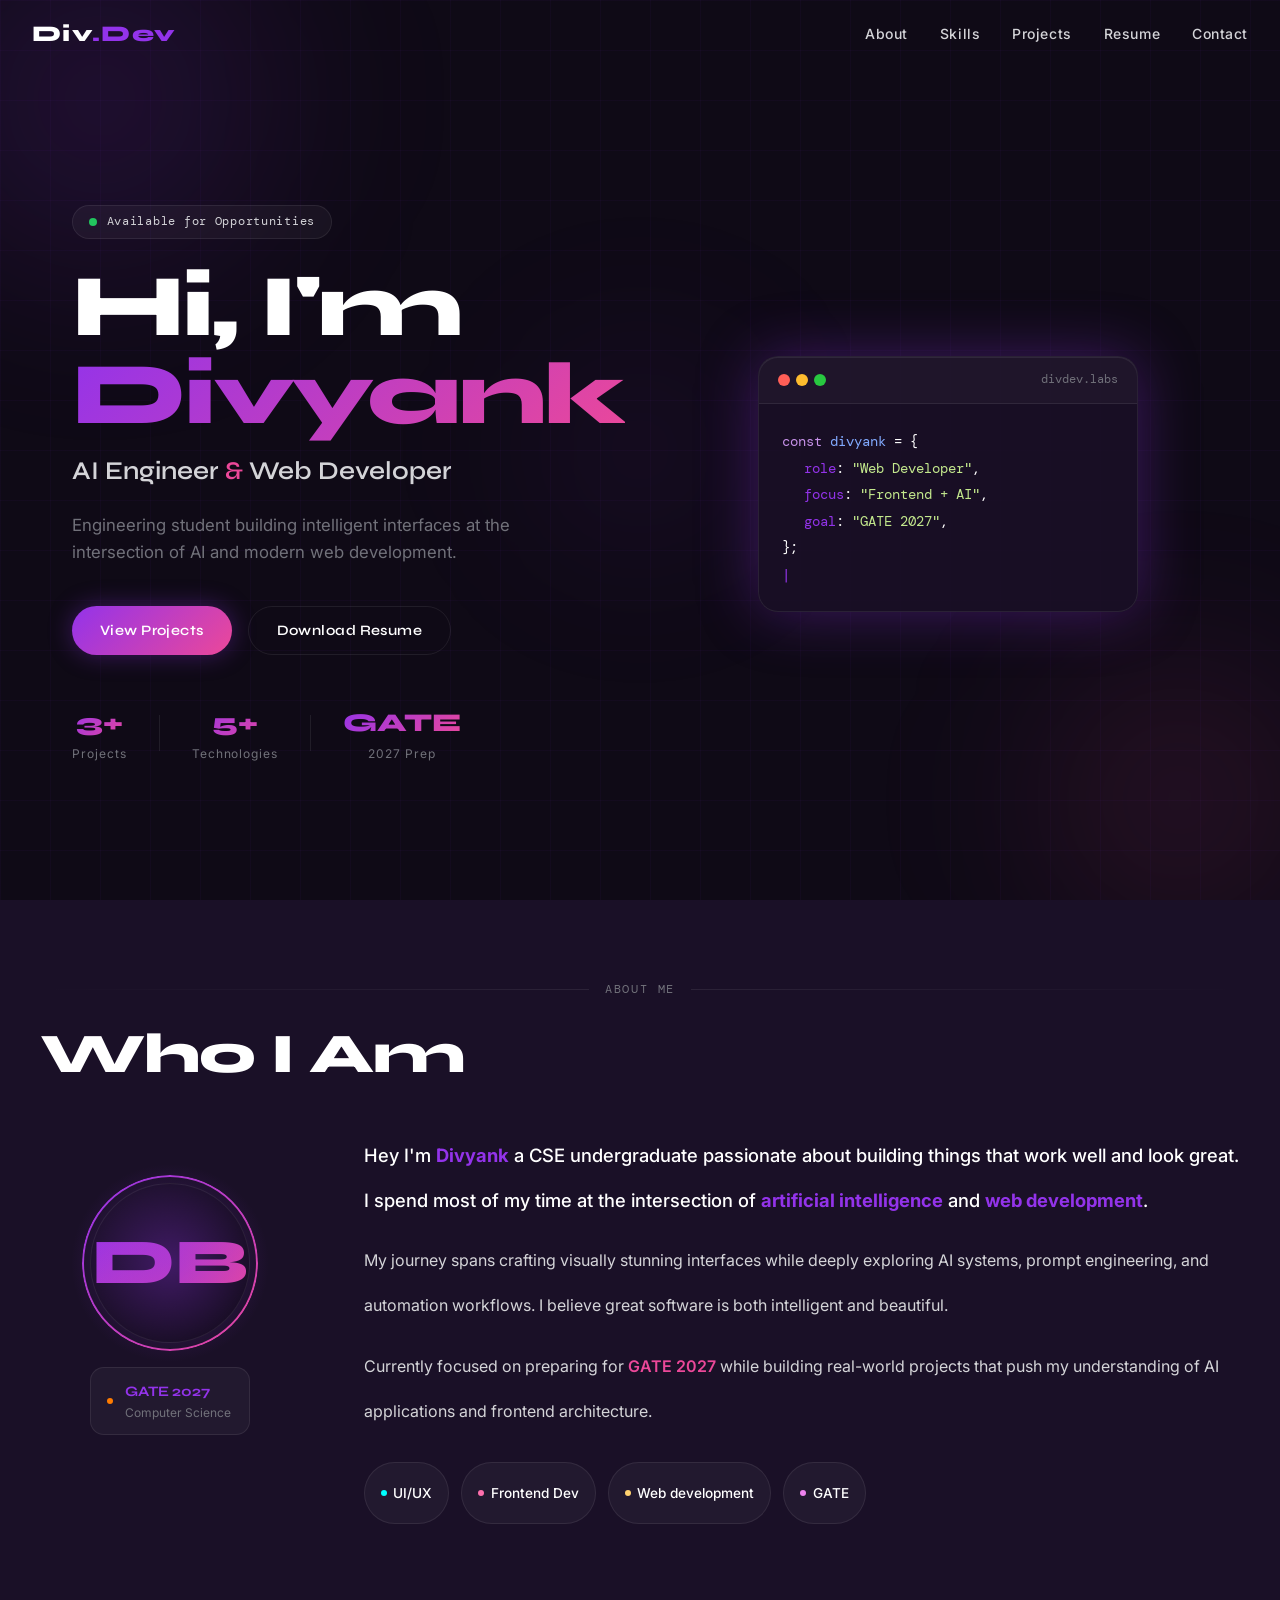
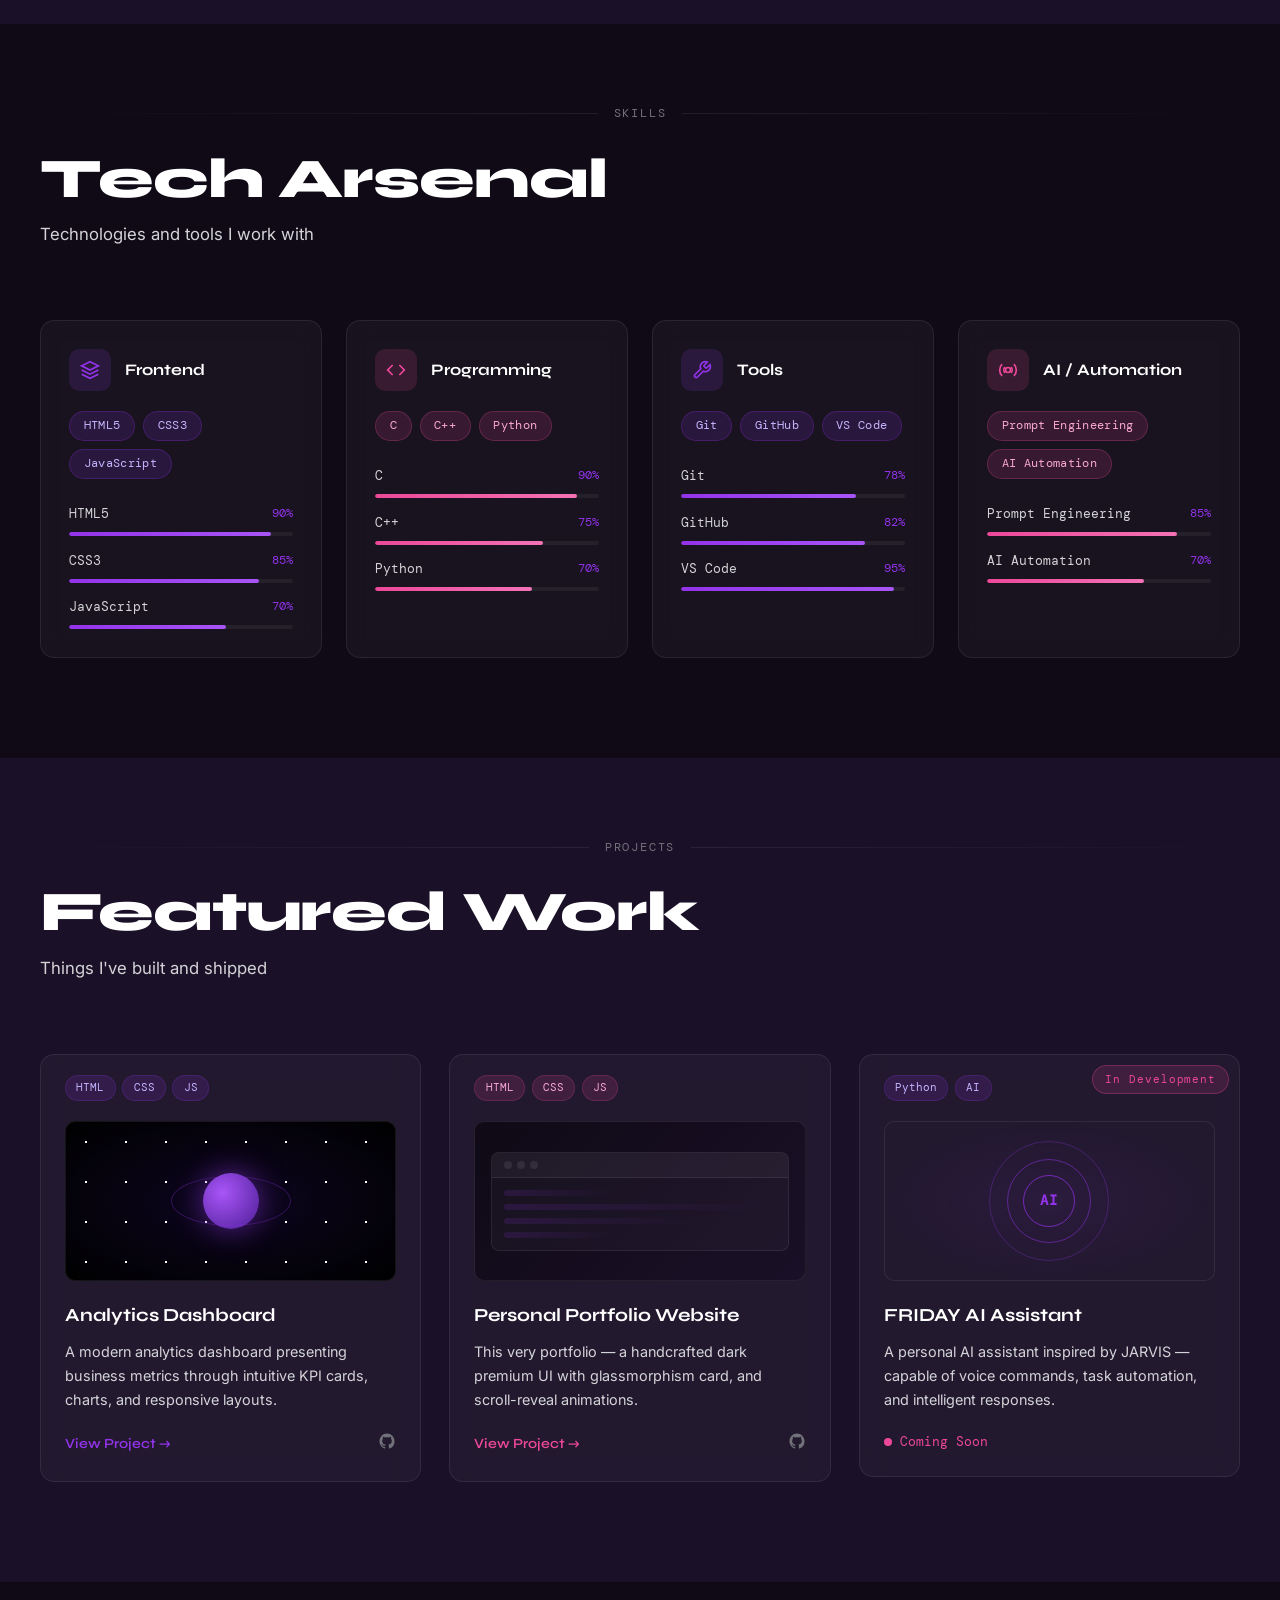
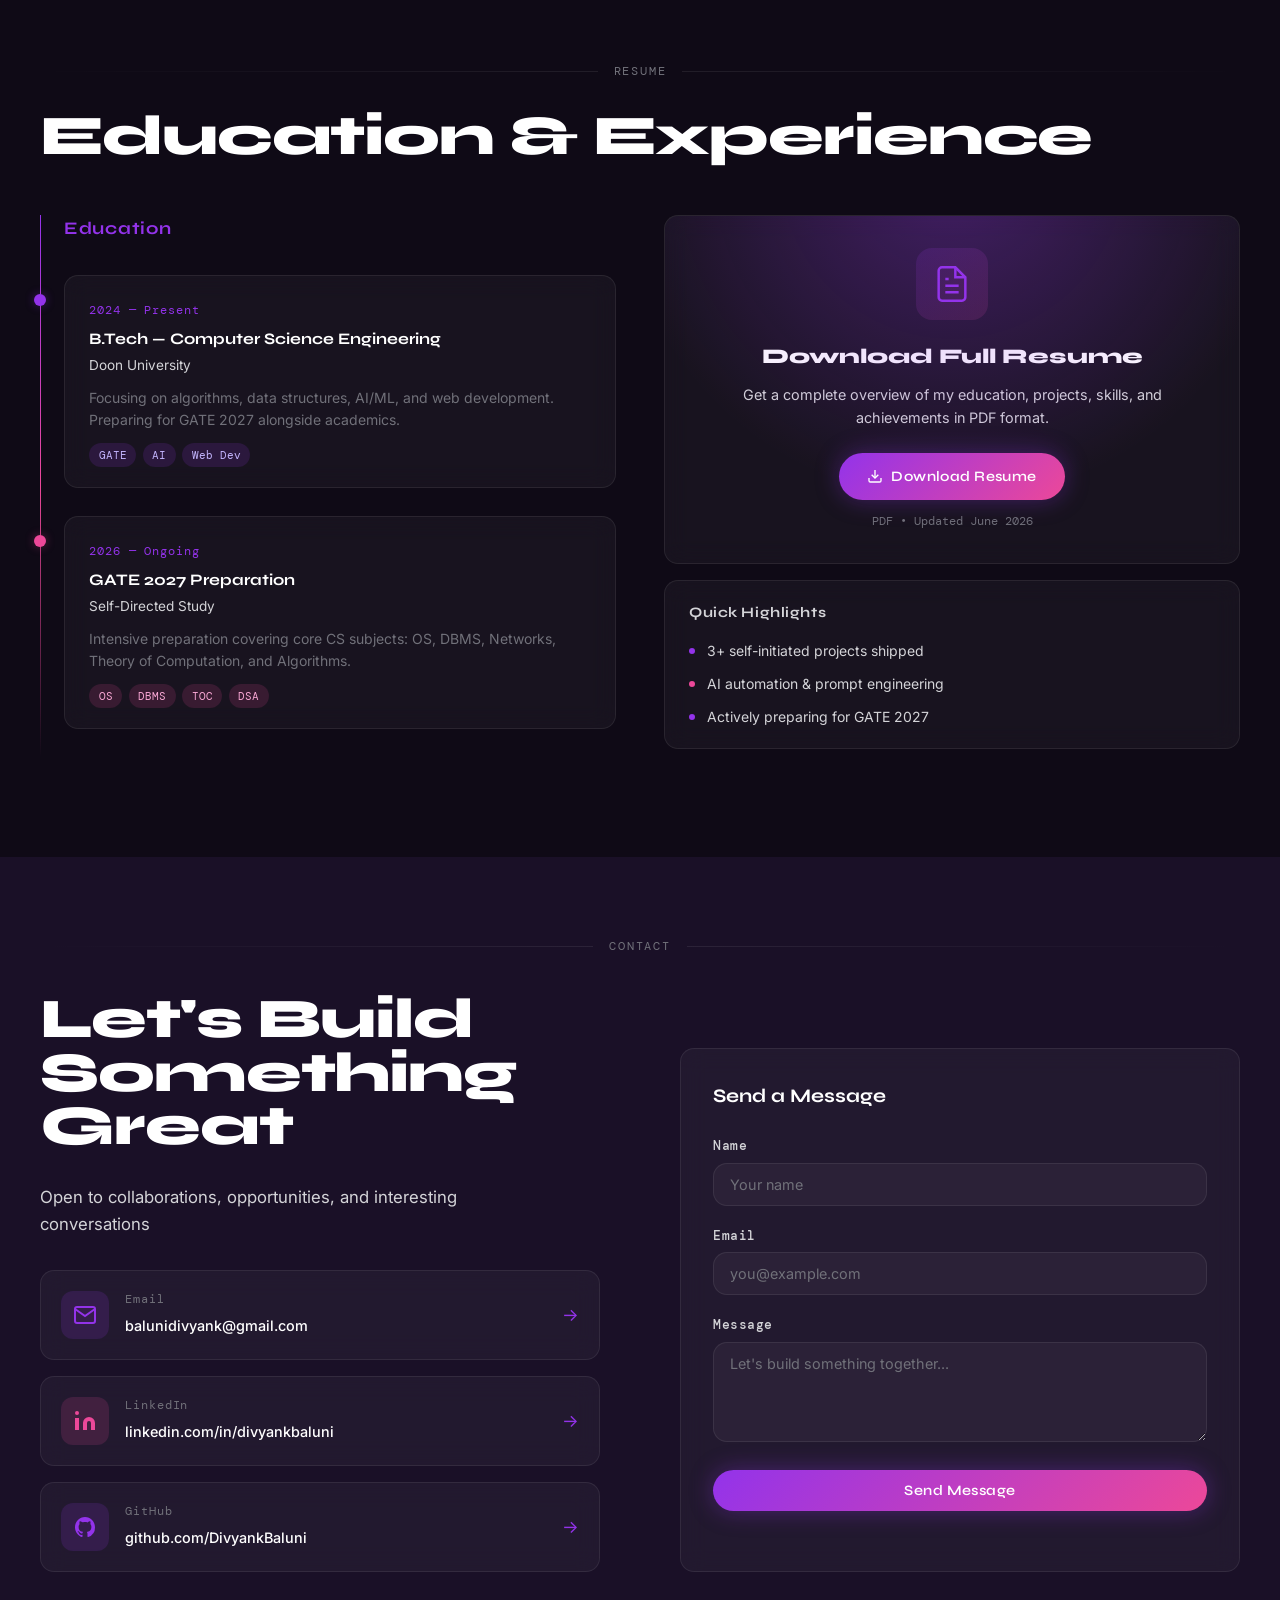
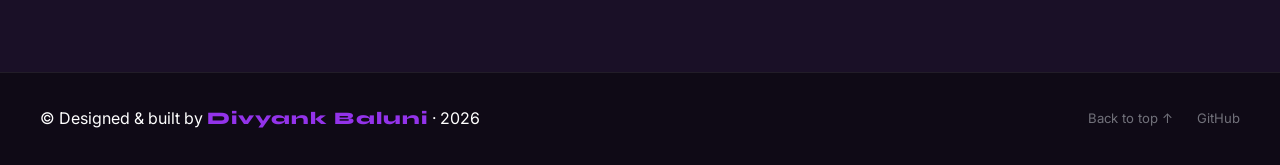
==== commit 0f7a4090: "Added TechNova ecommerce" ====
--- a/Portfolio/index.html
+++ b/Portfolio/index.html
@@ -561,7 +561,7 @@
               <div class="tl-content glass">
                 <span class="tl-period">2024 — Present</span>
                 <h4 class="tl-role">B.Tech — Computer Science Engineering</h4>
-                <p class="tl-place">University / College Name</p>
+                <p class="tl-place">Doon University</p>
                 <p class="tl-desc">
                   Focusing on algorithms, data structures, AI/ML, and web
                   development. Preparing for GATE 2027 alongside academics.
--- a/Portfolio/css/style.css
+++ b/Portfolio/css/style.css
@@ -1,8 +1,3 @@
-/* ═══════════════════════════════════════
-   DEVU PORTFOLIO — STYLE.CSS
-   Dark Premium Futuristic Theme
-═══════════════════════════════════════ */
-
 /* ── Custom Properties ── */
 :root {
   --bg: #0f0a16;
@@ -243,7 +238,6 @@
    SECTION COMMONS
 ════════════════════════════════════════ */
 .section {
-  /* padding: 100px 0; */
   padding: 80px 0 100px;
   position: relative;
 }
